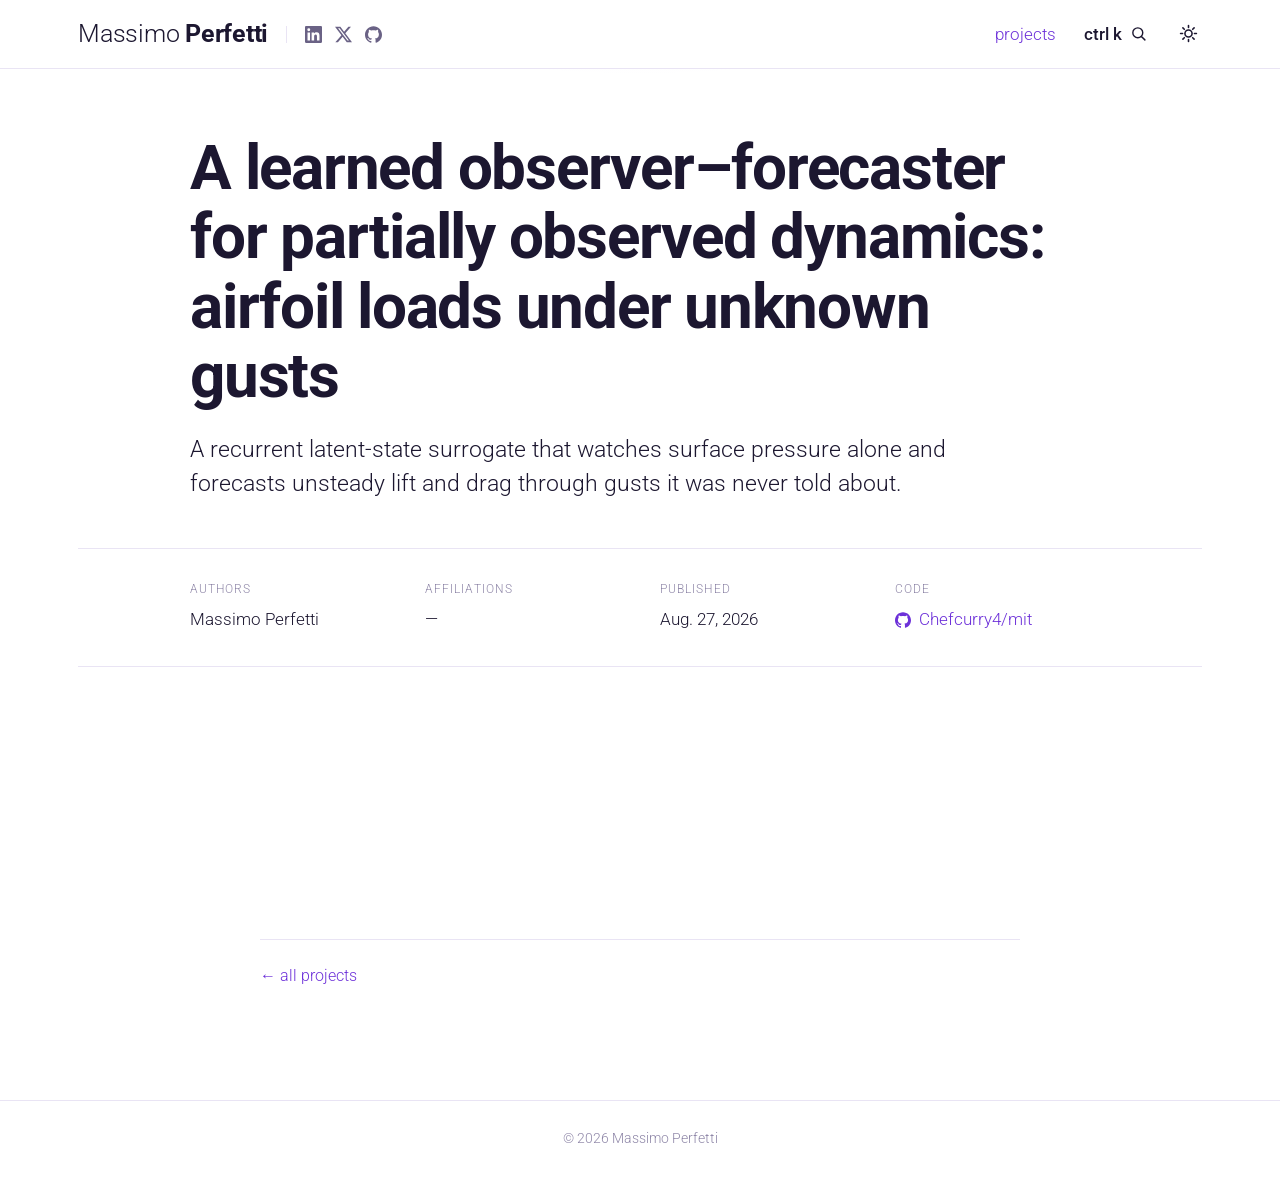
==== blog/2026/observer-forecaster/index.html @ 0669dc4e "feat: social icons in the header, thesis repo link on the project page" ====
<!doctype html>
<html lang="en" data-theme="light">
  <head>
    <meta charset="utf-8" />
    <meta name="viewport" content="width=device-width, initial-scale=1" />
    <title>A learned observer–forecaster for partially observed dynamics · Massimo Perfetti</title>
    <meta
      name="description"
      content="A recurrent latent-state surrogate that watches surface pressure alone and forecasts unsteady lift and drag through gusts it was never told about."
    />
    <link rel="preconnect" href="https://fonts.googleapis.com" />
    <link rel="preconnect" href="https://fonts.gstatic.com" crossorigin />
    <link
      href="https://fonts.googleapis.com/css2?family=Roboto:wght@300;400;500;700&family=Roboto+Mono:wght@400&display=swap"
      rel="stylesheet"
    />
    <link rel="stylesheet" href="../../../assets/css/main.css" />
    <script src="../../../assets/js/posts.js"></script>
    <script src="../../../assets/js/main.js"></script>
  </head>

  <body data-root="../../../">
    <header class="site-header">
      <div class="site-header__inner">
        <div class="brand-block">
          <a class="brand" href="../../../index.html">Massimo <strong>Perfetti</strong></a>
          <div class="socials">
            <a href="https://www.linkedin.com/in/mperfetti4/" target="_blank" rel="noopener noreferrer" aria-label="LinkedIn">
              <svg viewBox="0 0 24 24" fill="currentColor" aria-hidden="true"><path d="M20.447 20.452h-3.554v-5.569c0-1.328-.027-3.037-1.852-3.037-1.853 0-2.136 1.445-2.136 2.939v5.667H9.351V9h3.414v1.561h.046c.477-.9 1.637-1.85 3.37-1.85 3.601 0 4.267 2.37 4.267 5.455v6.286zM5.337 7.433a2.062 2.062 0 01-2.063-2.065 2.064 2.064 0 112.063 2.065zm1.782 13.019H3.555V9h3.564v11.452zM22.225 0H1.771C.792 0 0 .774 0 1.729v20.542C0 23.227.792 24 1.771 24h20.451C23.2 24 24 23.227 24 22.271V1.729C24 .774 23.2 0 22.222 0h.003z" /></svg>
            </a>
            <a href="https://x.com/chefcurry4L" target="_blank" rel="noopener noreferrer" aria-label="X">
              <svg viewBox="0 0 24 24" fill="currentColor" aria-hidden="true"><path d="M18.901 1.153h3.68l-8.04 9.19L24 22.846h-7.406l-5.8-7.584-6.638 7.584H.474l8.6-9.83L0 1.154h7.594l5.243 6.932ZM17.61 20.644h2.039L6.486 3.24H4.298Z" /></svg>
            </a>
            <a href="https://github.com/Chefcurry4" target="_blank" rel="noopener noreferrer" aria-label="GitHub">
              <svg viewBox="0 0 24 24" fill="currentColor" aria-hidden="true"><path d="M12 .297c-6.63 0-12 5.373-12 12 0 5.303 3.438 9.8 8.205 11.385.6.113.82-.258.82-.577 0-.285-.01-1.04-.015-2.04-3.338.724-4.042-1.61-4.042-1.61C4.422 18.07 3.633 17.7 3.633 17.7c-1.087-.744.084-.729.084-.729 1.205.084 1.838 1.236 1.838 1.236 1.07 1.835 2.809 1.305 3.495.998.108-.776.417-1.305.76-1.605-2.665-.3-5.466-1.332-5.466-5.93 0-1.31.465-2.38 1.235-3.22-.135-.303-.54-1.523.105-3.176 0 0 1.005-.322 3.3 1.23.96-.267 1.98-.399 3-.405 1.02.006 2.04.138 3 .405 2.28-1.552 3.285-1.23 3.285-1.23.645 1.653.24 2.873.12 3.176.765.84 1.23 1.91 1.23 3.22 0 4.61-2.805 5.625-5.475 5.92.42.36.81 1.096.81 2.22 0 1.606-.015 2.896-.015 3.286 0 .315.21.69.825.57C20.565 22.092 24 17.592 24 12.297c0-6.627-5.373-12-12-12" /></svg>
            </a>
          </div>
        </div>

        <nav class="site-nav">
          <a class="is-active" href="../../../index.html">projects</a>

          <button class="nav-search" type="button" data-search-open aria-label="Search (ctrl k)">
            <span class="nav-search__label">ctrl k</span>
            <svg viewBox="0 0 24 24" fill="none" stroke="currentColor" stroke-width="2" aria-hidden="true">
              <circle cx="11" cy="11" r="7" />
              <line x1="16.5" y1="16.5" x2="21" y2="21" stroke-linecap="round" />
            </svg>
          </button>

          <button class="theme-toggle" type="button" data-theme-toggle aria-label="Toggle theme">
            <svg class="icon-sun" viewBox="0 0 24 24" fill="none" stroke="currentColor" stroke-width="2" aria-hidden="true">
              <circle cx="12" cy="12" r="4.5" />
              <path d="M12 2v2.5M12 19.5V22M2 12h2.5M19.5 12H22M4.9 4.9l1.8 1.8M17.3 17.3l1.8 1.8M19.1 4.9l-1.8 1.8M6.7 17.3l-1.8 1.8" stroke-linecap="round" />
            </svg>
            <svg class="icon-moon" viewBox="0 0 24 24" fill="none" stroke="currentColor" stroke-width="2" aria-hidden="true">
              <path d="M20 14.5A8.5 8.5 0 0 1 9.5 4a8.5 8.5 0 1 0 10.5 10.5z" stroke-linejoin="round" />
            </svg>
          </button>
        </nav>
      </div>
    </header>

    <main class="page">
      <article>
        <div class="post-header">
          <h1 class="post-header__title">
            A learned observer–forecaster for partially observed dynamics: airfoil loads under
            unknown gusts
          </h1>
          <p class="post-header__lede">
            A recurrent latent-state surrogate that watches surface pressure alone and forecasts
            unsteady lift and drag through gusts it was never told about.
          </p>
        </div>

        <hr />

        <div class="post-meta">
          <div>
            <div class="post-meta__label">Authors</div>
            <div class="post-meta__value">Massimo Perfetti</div>
          </div>
          <div>
            <div class="post-meta__label">Affiliations</div>
            <!-- edit: your affiliation -->
            <div class="post-meta__value">—</div>
          </div>
          <div>
            <div class="post-meta__label">Published</div>
            <div class="post-meta__value">Aug. 27, 2026</div>
          </div>
          <div>
            <div class="post-meta__label">Code</div>
            <div class="post-meta__value">
              <a class="repo-link" href="https://github.com/Chefcurry4/mit" target="_blank" rel="noopener noreferrer">
                <svg viewBox="0 0 24 24" fill="currentColor" aria-hidden="true"><path d="M12 .297c-6.63 0-12 5.373-12 12 0 5.303 3.438 9.8 8.205 11.385.6.113.82-.258.82-.577 0-.285-.01-1.04-.015-2.04-3.338.724-4.042-1.61-4.042-1.61C4.422 18.07 3.633 17.7 3.633 17.7c-1.087-.744.084-.729.084-.729 1.205.084 1.838 1.236 1.838 1.236 1.07 1.835 2.809 1.305 3.495.998.108-.776.417-1.305.76-1.605-2.665-.3-5.466-1.332-5.466-5.93 0-1.31.465-2.38 1.235-3.22-.135-.303-.54-1.523.105-3.176 0 0 1.005-.322 3.3 1.23.96-.267 1.98-.399 3-.405 1.02.006 2.04.138 3 .405 2.28-1.552 3.285-1.23 3.285-1.23.645 1.653.24 2.873.12 3.176.765.84 1.23 1.91 1.23 3.22 0 4.61-2.805 5.625-5.475 5.92.42.36.81 1.096.81 2.22 0 1.606-.015 2.896-.015 3.286 0 .315.21.69.825.57C20.565 22.092 24 17.592 24 12.297c0-6.627-5.373-12-12-12" /></svg>
                Chefcurry4/mit
              </a>
            </div>
          </div>
        </div>

        <hr />

        <div class="post-body">
          <!-- write the thesis content here -->
        </div>
      </article>

      <nav class="post-nav"><a href="../../../index.html">← all projects</a></nav>
    </main>

    <footer class="site-footer">© 2026 Massimo Perfetti</footer>

    <!-- ------------------------------------------------------ search modal -->
    <div class="search-overlay" id="search-overlay" role="dialog" aria-modal="true" aria-label="Search">
      <div class="search-panel">
        <div class="search-panel__field">
          <svg viewBox="0 0 24 24" fill="none" stroke="currentColor" stroke-width="2" aria-hidden="true">
            <circle cx="11" cy="11" r="7" />
            <line x1="16.5" y1="16.5" x2="21" y2="21" stroke-linecap="round" />
          </svg>
          <input
            id="search-input"
            type="text"
            placeholder="search keywords…"
            autocomplete="off"
            spellcheck="false"
          />
          <span class="search-hint">esc</span>
        </div>
        <ul class="search-results" id="search-results"></ul>
      </div>
    </div>
  </body>
</html>
---- assets/css/main.css ----
/* ---------------------------------------------------------------------------
   Base tokens. Light is the default; dark is applied via [data-theme="dark"]
   on <html> (set by assets/js/main.js before first paint).
   --------------------------------------------------------------------------- */
:root {
  --bg: #ffffff;
  --bg-elevated: #ffffff;
  --text: #1c1730;
  --text-muted: #6a6285;
  --text-faint: #8f87a8;
  --rule: #e9e4f4;
  --accent: #6d31d9;
  --accent-strong: #5722b8;
  --accent-soft: rgba(109, 49, 217, 0.1);
  --shadow: 0 18px 48px rgba(38, 22, 78, 0.18);
  --header-h: 68px;
  --measure: 760px;
  --font-sans: "Roboto", -apple-system, BlinkMacSystemFont, "Segoe UI", Helvetica, Arial, sans-serif;
  --font-mono: "Roboto Mono", ui-monospace, SFMono-Regular, Menlo, Consolas, monospace;
}

/* midnight violet */
html[data-theme="dark"] {
  --bg: #120f22;
  --bg-elevated: #1b1633;
  --text: #ece8f8;
  --text-muted: #a79ecb;
  --text-faint: #8079a6;
  --rule: #2a2348;
  --accent: #b18bff;
  --accent-strong: #c9adff;
  --accent-soft: rgba(177, 139, 255, 0.16);
  --shadow: 0 18px 48px rgba(0, 0, 0, 0.6);
  --wash: rgba(139, 92, 246, 0.22);
}

*,
*::before,
*::after {
  box-sizing: border-box;
}

html {
  -webkit-text-size-adjust: 100%;
}

body {
  margin: 0;
  background-color: var(--bg);
  /* a violet wash behind the masthead, kept faint on white */
  background-image: radial-gradient(
    900px 460px at 50% -240px,
    var(--wash, rgba(109, 49, 217, 0.07)),
    transparent 70%
  );
  background-repeat: no-repeat;
  background-attachment: fixed;
  color: var(--text);
  font-family: var(--font-sans);
  font-size: 17px;
  line-height: 1.7;
  font-weight: 300;
  -webkit-font-smoothing: antialiased;
}

a {
  color: var(--accent);
  text-decoration: none;
}

a:hover {
  text-decoration: underline;
}

hr {
  border: 0;
  border-top: 1px solid var(--rule);
  margin: 0;
}

/* --------------------------------------------------------------- header --- */
.site-header {
  position: sticky;
  top: 0;
  z-index: 40;
  background: var(--bg);
  background: color-mix(in srgb, var(--bg) 84%, transparent);
  backdrop-filter: saturate(180%) blur(12px);
  border-bottom: 1px solid var(--rule);
}

.site-header__inner {
  max-width: 1180px;
  margin: 0 auto;
  padding: 0 28px;
  height: var(--header-h);
  display: flex;
  align-items: center;
  justify-content: space-between;
  gap: 24px;
}

.brand {
  font-size: 25px;
  letter-spacing: -0.01em;
  color: var(--text);
  font-weight: 300;
  white-space: nowrap;
}

.brand:hover {
  text-decoration: none;
  color: var(--text);
}

.brand strong {
  font-weight: 700;
}

.brand-block {
  display: flex;
  align-items: center;
  gap: 18px;
  min-width: 0;
}

.socials {
  display: flex;
  align-items: center;
  gap: 13px;
  padding-left: 18px;
  border-left: 1px solid var(--rule);
}

.socials a {
  display: inline-flex;
  color: var(--text-muted);
  line-height: 0;
  transition: color 0.15s ease, transform 0.15s ease;
}

.socials a:hover {
  color: var(--accent);
  transform: translateY(-1px);
  text-decoration: none;
}

.socials svg {
  width: 17px;
  height: 17px;
}

.site-nav {
  display: flex;
  align-items: center;
  gap: 26px;
  font-size: 17px;
}

.site-nav a {
  color: var(--text);
  font-weight: 300;
}

.site-nav a:hover {
  color: var(--accent);
  text-decoration: none;
}

.site-nav a.is-active {
  color: var(--accent);
}

.nav-search {
  display: inline-flex;
  align-items: center;
  gap: 8px;
  background: none;
  border: 0;
  padding: 4px 2px;
  cursor: pointer;
  color: var(--text);
  font-family: inherit;
  font-size: 17px;
  font-weight: 500;
}

.nav-search:hover {
  color: var(--accent);
}

.nav-search svg {
  width: 17px;
  height: 17px;
}

.theme-toggle {
  background: none;
  border: 0;
  cursor: pointer;
  color: var(--text);
  padding: 4px;
  line-height: 0;
}

.theme-toggle:hover {
  color: var(--accent);
}

.theme-toggle svg {
  width: 19px;
  height: 19px;
}

html[data-theme="dark"] .theme-toggle .icon-sun {
  display: none;
}

html:not([data-theme="dark"]) .theme-toggle .icon-moon {
  display: none;
}

/* ------------------------------------------------------------- page body -- */
.page {
  max-width: 1180px;
  margin: 0 auto;
  padding: 0 28px 110px;
}

.masthead {
  text-align: center;
  padding: 78px 0 26px;
}

.masthead__title {
  font-weight: 300;
  font-size: clamp(48px, 8vw, 92px);
  line-height: 1.05;
  color: var(--accent);
  margin: 0 0 22px;
  letter-spacing: -0.02em;
}

.masthead__title .emoji {
  font-size: 0.72em;
  margin-left: 0.18em;
  vertical-align: 0.06em;
}

.masthead__lede {
  max-width: 820px;
  margin: 0 auto;
  font-size: clamp(22px, 2.6vw, 30px);
  line-height: 1.35;
  font-weight: 300;
  color: var(--text);
}

.post-list {
  max-width: 1010px;
  margin: 40px auto 0;
}

.post-item {
  padding: 40px 0 34px;
}

.post-item__title {
  margin: 0 0 10px;
  font-size: clamp(26px, 3.2vw, 34px);
  font-weight: 300;
  line-height: 1.25;
  letter-spacing: -0.01em;
}

.post-item__title a {
  color: var(--text);
}

.post-item__title a:hover {
  color: var(--accent);
  text-decoration: none;
}

.post-item__desc {
  margin: 0 0 18px;
  color: var(--text);
  font-size: 18px;
  line-height: 1.55;
}

.post-item__meta {
  color: var(--text-faint);
  font-size: 15px;
  display: flex;
  flex-wrap: wrap;
  align-items: center;
  gap: 10px;
}

.post-item__tags {
  margin-top: 10px;
  display: flex;
  flex-wrap: wrap;
  align-items: center;
  gap: 14px;
  font-size: 15px;
  color: var(--text-faint);
}

.post-item__tags .tag {
  color: var(--text-faint);
  display: inline-flex;
  align-items: center;
}

.tag__icon {
  width: 15px;
  height: 15px;
  margin-right: 7px;
  opacity: 0.85;
}

.tag--year {
  color: var(--text-muted);
}

.tag-sep {
  opacity: 0.5;
}

/* ------------------------------------------------------------- post page -- */
.post-header {
  max-width: 900px;
  margin: 0 auto;
  padding: 64px 0 46px;
}

.post-header__title {
  font-size: clamp(40px, 5.4vw, 62px);
  font-weight: 700;
  line-height: 1.12;
  letter-spacing: -0.02em;
  margin: 0 0 22px;
  color: var(--text);
}

.post-header__lede {
  font-size: clamp(19px, 2.1vw, 23px);
  line-height: 1.5;
  font-weight: 300;
  color: var(--text);
  margin: 0;
  max-width: 780px;
}

.post-meta {
  max-width: 900px;
  margin: 0 auto;
  padding: 30px 0;
  display: grid;
  grid-template-columns: repeat(auto-fit, minmax(190px, 1fr));
  gap: 26px 40px;
}

.post-meta__label {
  font-size: 12px;
  letter-spacing: 0.09em;
  text-transform: uppercase;
  color: var(--text-faint);
  margin-bottom: 6px;
}

.post-meta__value {
  font-size: 17px;
  color: var(--text);
}

.repo-link {
  display: inline-flex;
  align-items: center;
  gap: 8px;
  color: var(--accent);
}

.repo-link svg {
  width: 16px;
  height: 16px;
  flex: none;
}

.post-body {
  max-width: var(--measure);
  margin: 0 auto;
  padding: 54px 0 0;
  font-size: 18px;
  min-height: 22vh;
}

.post-body h2 {
  font-weight: 400;
  font-size: 30px;
  margin: 46px 0 14px;
  letter-spacing: -0.01em;
}

.post-body p {
  margin: 0 0 20px;
}

.post-body code {
  font-family: var(--font-mono);
  font-size: 0.9em;
}

.post-nav {
  max-width: var(--measure);
  margin: 74px auto 0;
  padding-top: 22px;
  border-top: 1px solid var(--rule);
  font-size: 16px;
}

/* ----------------------------------------------------------- search modal -- */
.search-overlay {
  position: fixed;
  inset: 0;
  z-index: 90;
  display: none;
  padding: 12vh 20px 20px;
  background: rgba(35, 22, 74, 0.34);
  backdrop-filter: blur(2px);
}

.search-overlay.is-open {
  display: block;
}

html[data-theme="dark"] .search-overlay {
  background: rgba(8, 5, 20, 0.66);
}

.search-panel {
  max-width: 640px;
  margin: 0 auto;
  background: var(--bg-elevated);
  border: 1px solid var(--rule);
  border-radius: 12px;
  box-shadow: var(--shadow);
  overflow: hidden;
}

.search-panel__field {
  display: flex;
  align-items: center;
  gap: 12px;
  padding: 16px 18px;
  border-bottom: 1px solid var(--rule);
}

.search-panel__field svg {
  width: 18px;
  height: 18px;
  color: var(--text-faint);
  flex: none;
}

#search-input {
  flex: 1;
  border: 0;
  outline: 0;
  background: transparent;
  color: var(--text);
  font-family: inherit;
  font-size: 18px;
  font-weight: 300;
}

#search-input::placeholder {
  color: var(--text-faint);
}

.search-hint {
  font-size: 12px;
  color: var(--text-faint);
  border: 1px solid var(--rule);
  border-radius: 5px;
  padding: 2px 6px;
  font-family: var(--font-mono);
}

.search-results {
  list-style: none;
  margin: 0;
  padding: 6px;
  max-height: 56vh;
  overflow-y: auto;
}

.search-results li a {
  display: block;
  padding: 12px 14px;
  border-radius: 8px;
  color: var(--text);
}

.search-results li a:hover,
.search-results li.is-active a {
  background: var(--accent-soft);
  text-decoration: none;
}

.search-results__title {
  font-size: 17px;
  line-height: 1.35;
}

.search-results__meta {
  font-size: 13px;
  color: var(--text-faint);
  margin-top: 3px;
}

.search-results mark {
  background: transparent;
  color: var(--accent);
  font-weight: 500;
}

.search-empty {
  padding: 22px 20px;
  color: var(--text-faint);
  font-size: 15px;
}

/* -------------------------------------------------------------- footer ---- */
.site-footer {
  border-top: 1px solid var(--rule);
  color: var(--text-faint);
  font-size: 14px;
  text-align: center;
  padding: 26px 20px 34px;
}

/* -------------------------------------------------------------- mobile ---- */
@media (max-width: 720px) {
  .site-header__inner {
    padding: 0 18px;
    gap: 14px;
  }

  .site-nav {
    gap: 16px;
    font-size: 16px;
  }

  .nav-search__label {
    display: none;
  }

  .brand {
    font-size: 21px;
  }

  .brand-block {
    gap: 12px;
  }

  .socials {
    gap: 11px;
    padding-left: 12px;
  }

  .page {
    padding: 0 18px 80px;
  }

  .masthead {
    padding: 52px 0 18px;
  }
}
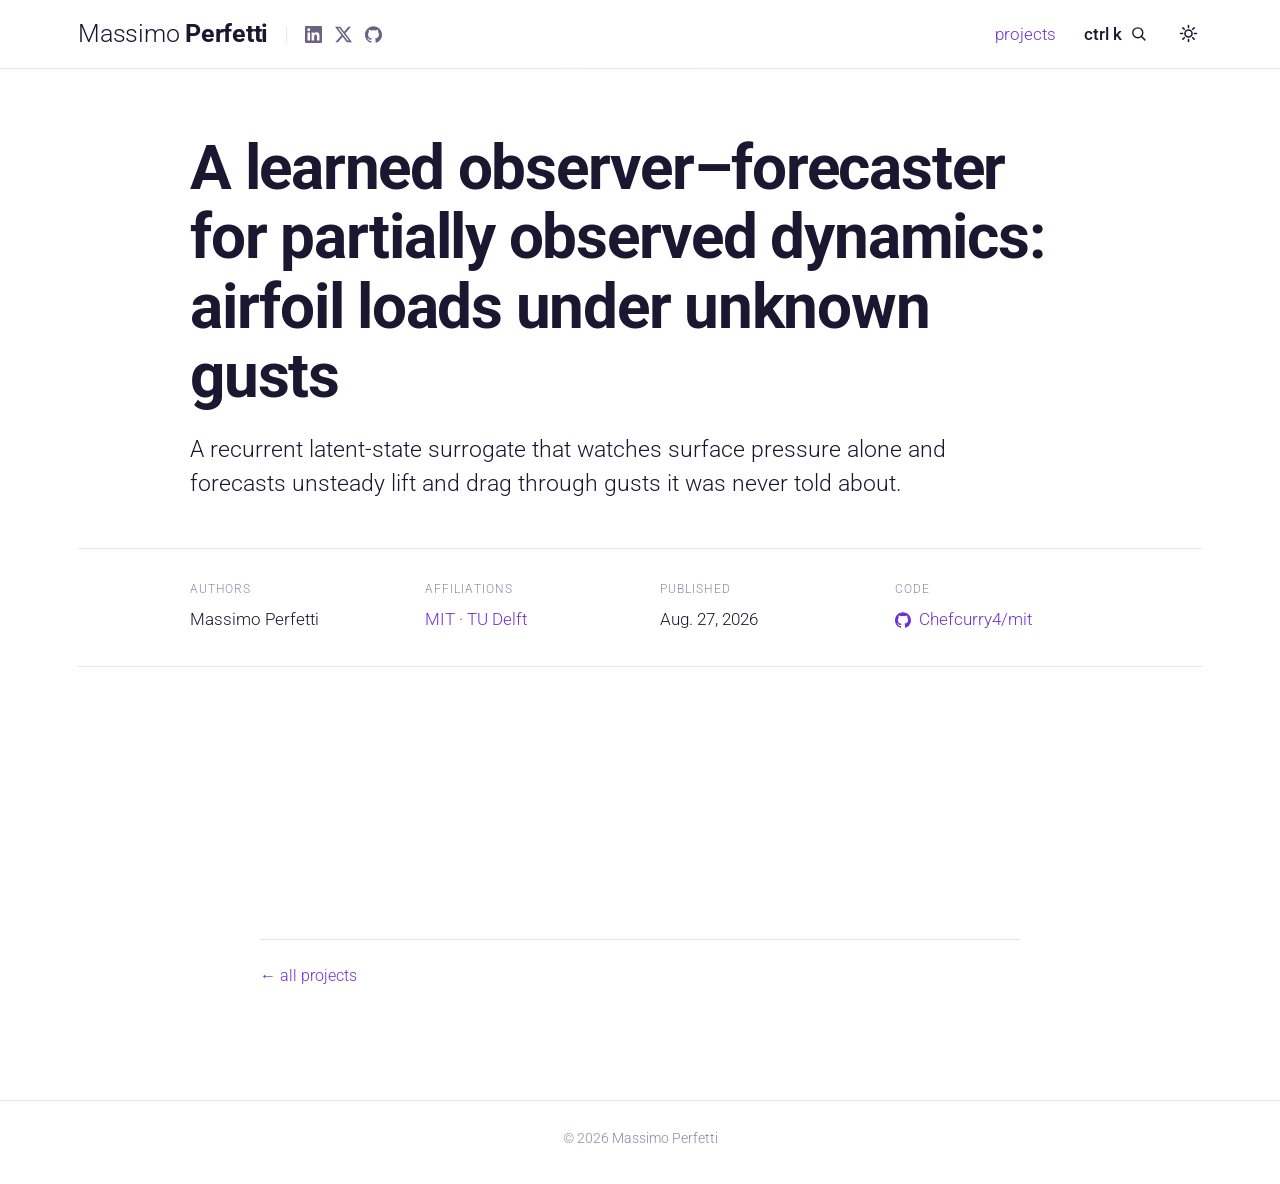
==== commit 79e1dd2b: "content: MIT / TU Delft affiliations on the thesis page" ====
--- a/blog/2026/observer-forecaster/index.html
+++ b/blog/2026/observer-forecaster/index.html
@@ -83,8 +83,7 @@
           </div>
           <div>
             <div class="post-meta__label">Affiliations</div>
-            <!-- edit: your affiliation -->
-            <div class="post-meta__value">—</div>
+            <div class="post-meta__value post-meta__value--affil">MIT · TU Delft</div>
           </div>
           <div>
             <div class="post-meta__label">Published</div>
--- a/assets/css/main.css
+++ b/assets/css/main.css
@@ -376,6 +376,10 @@
   color: var(--text);
 }
 
+.post-meta__value--affil {
+  color: var(--accent);
+}
+
 .repo-link {
   display: inline-flex;
   align-items: center;
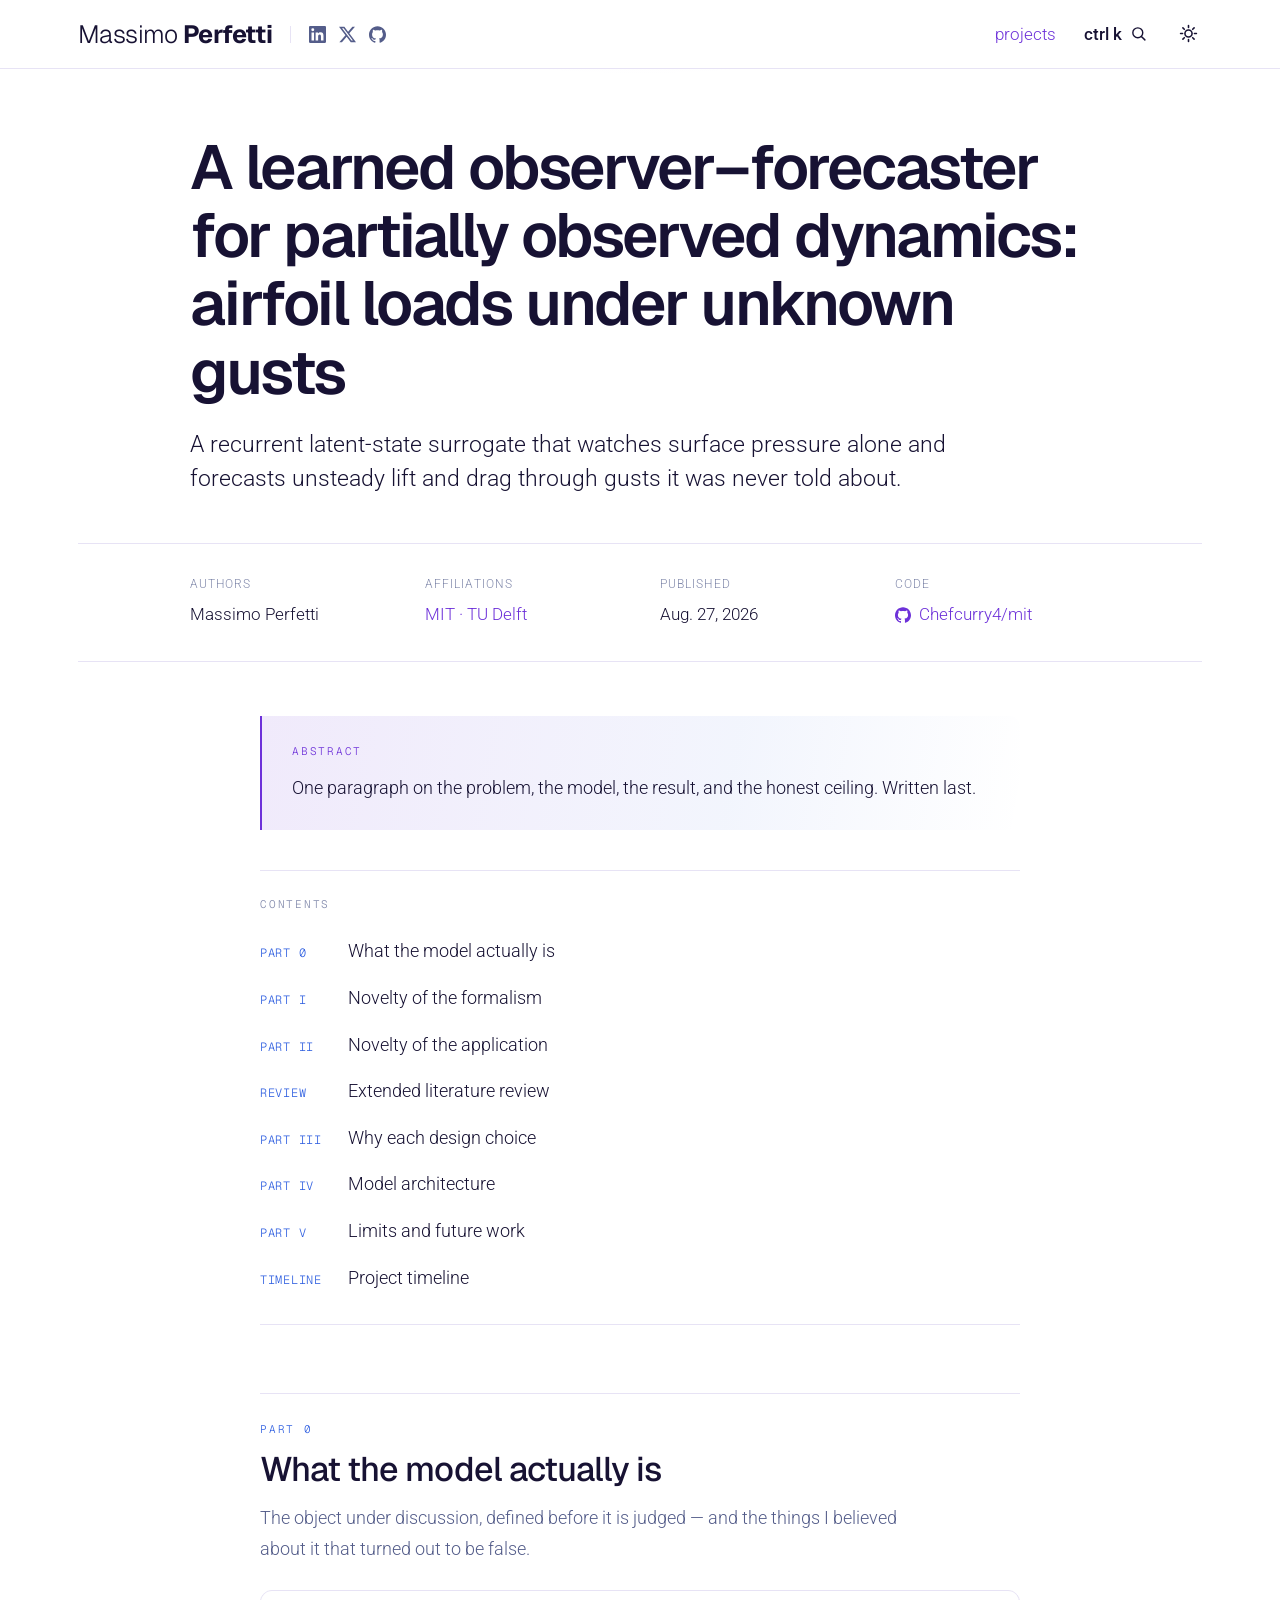
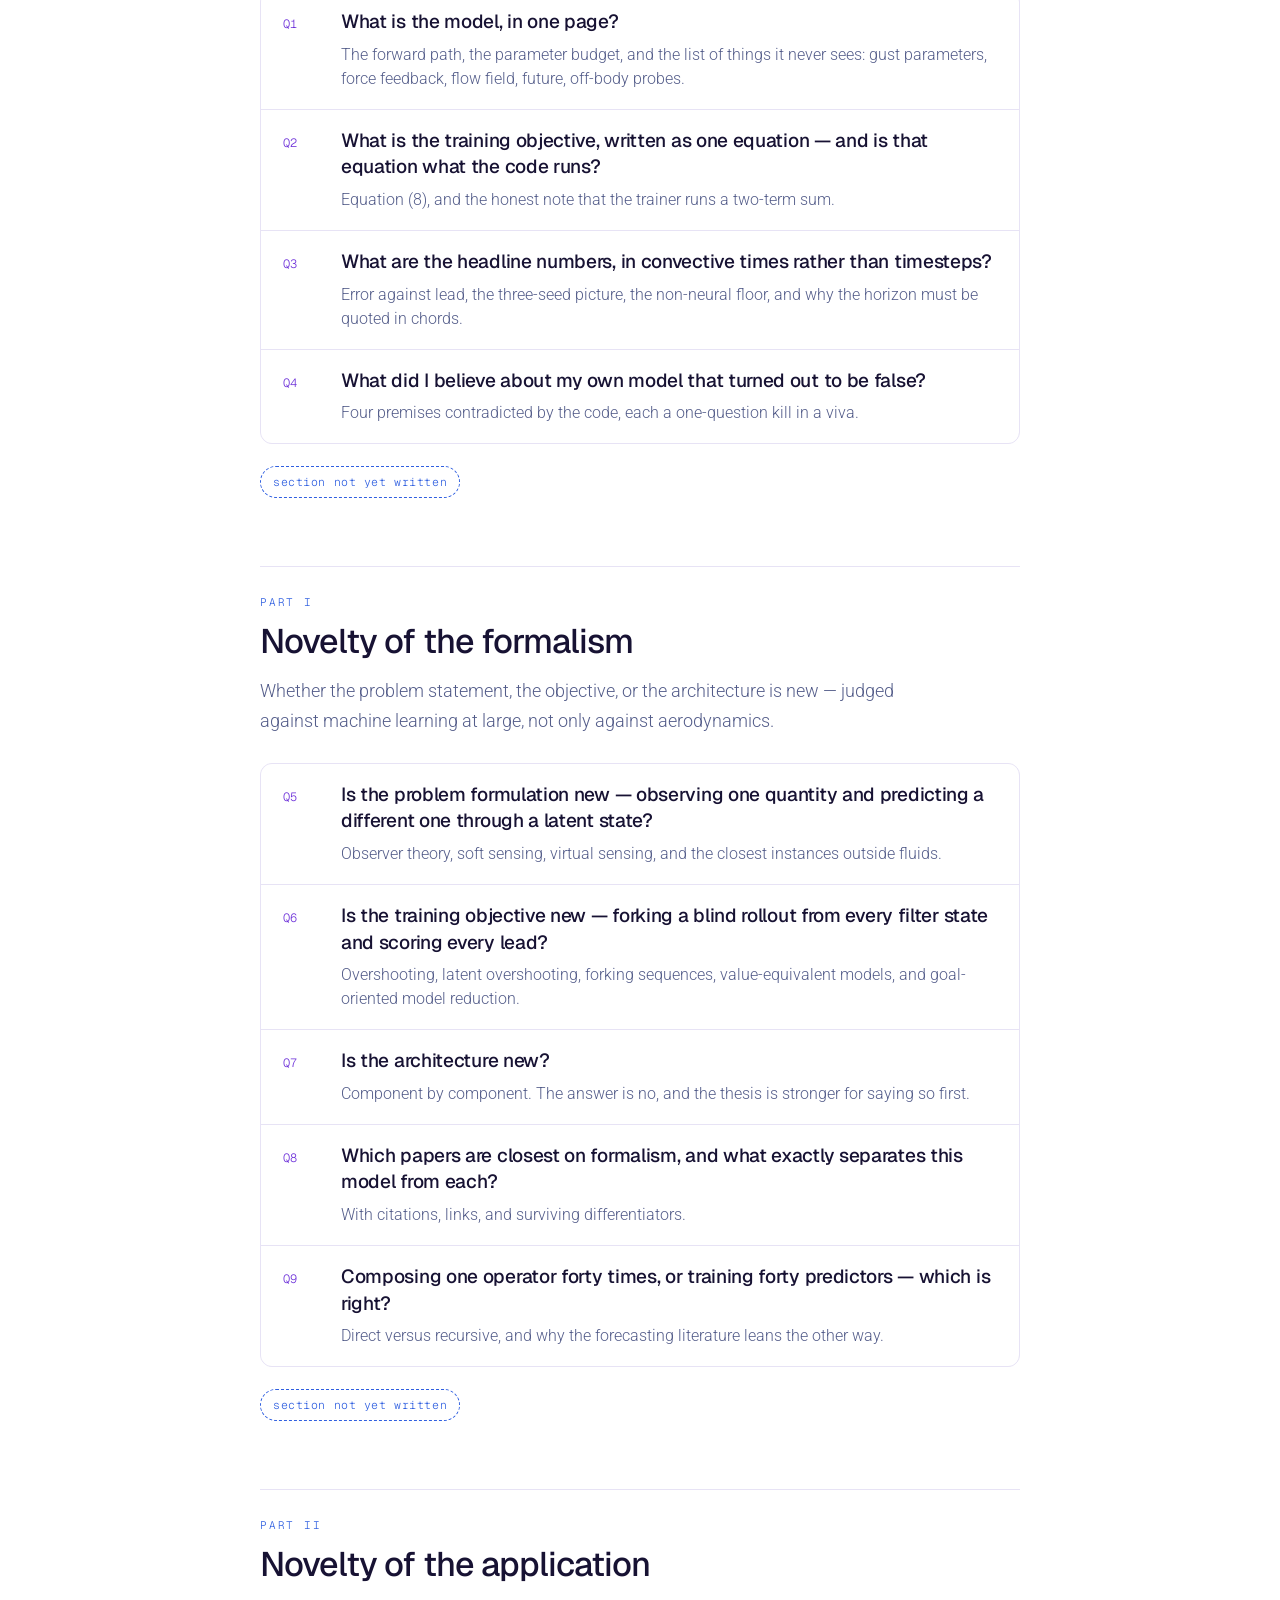
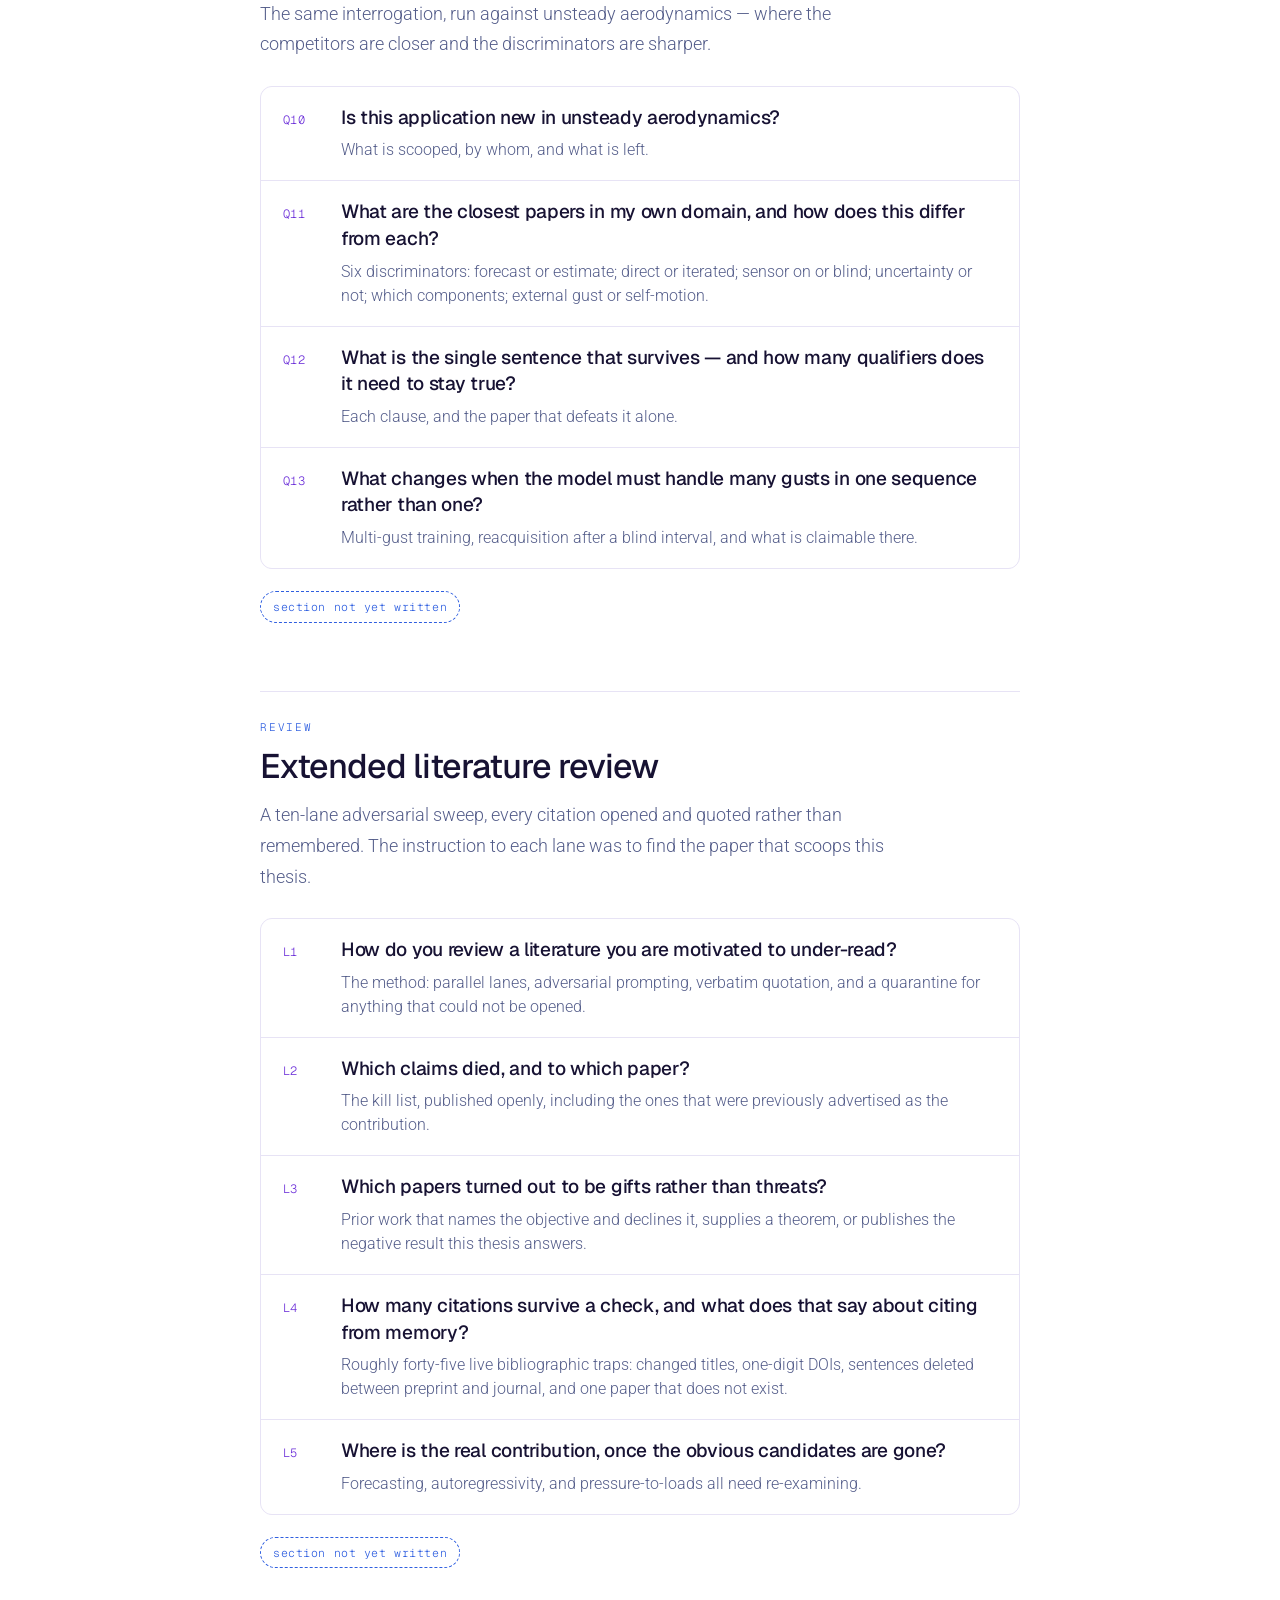
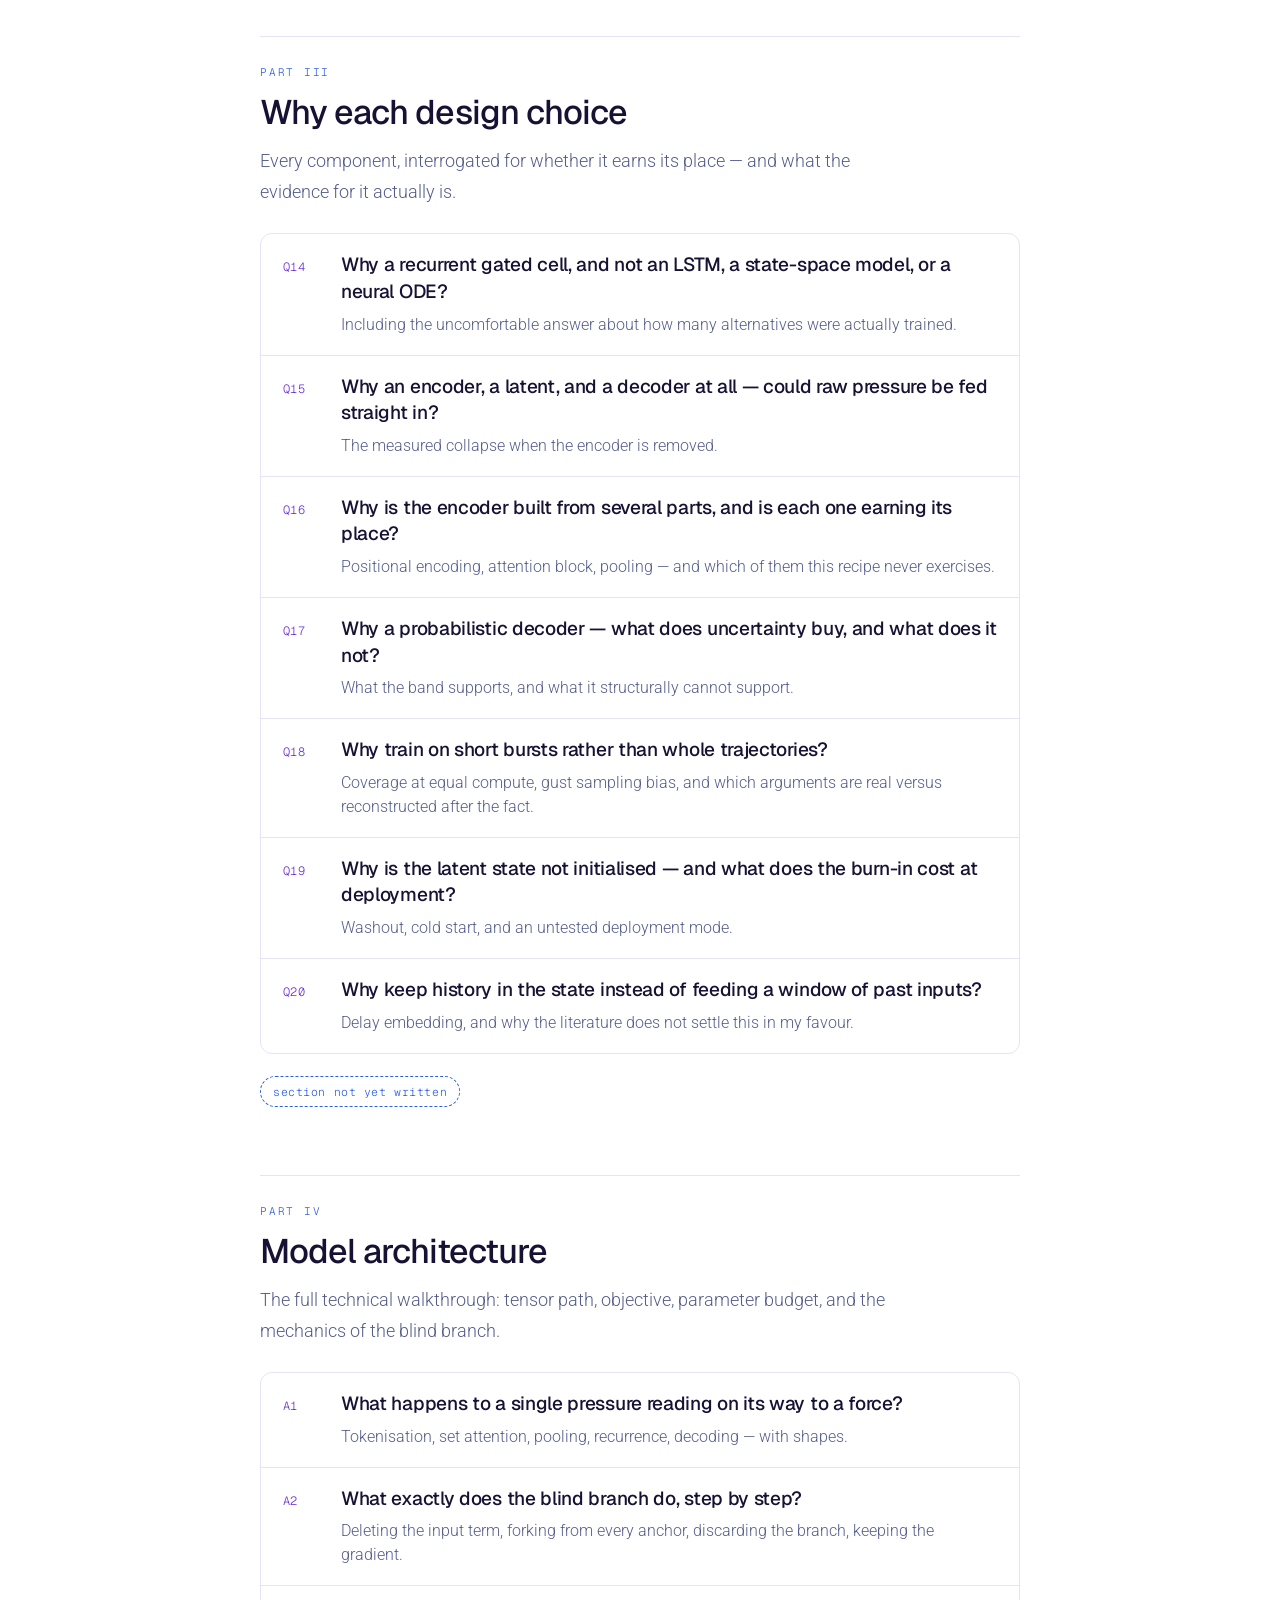
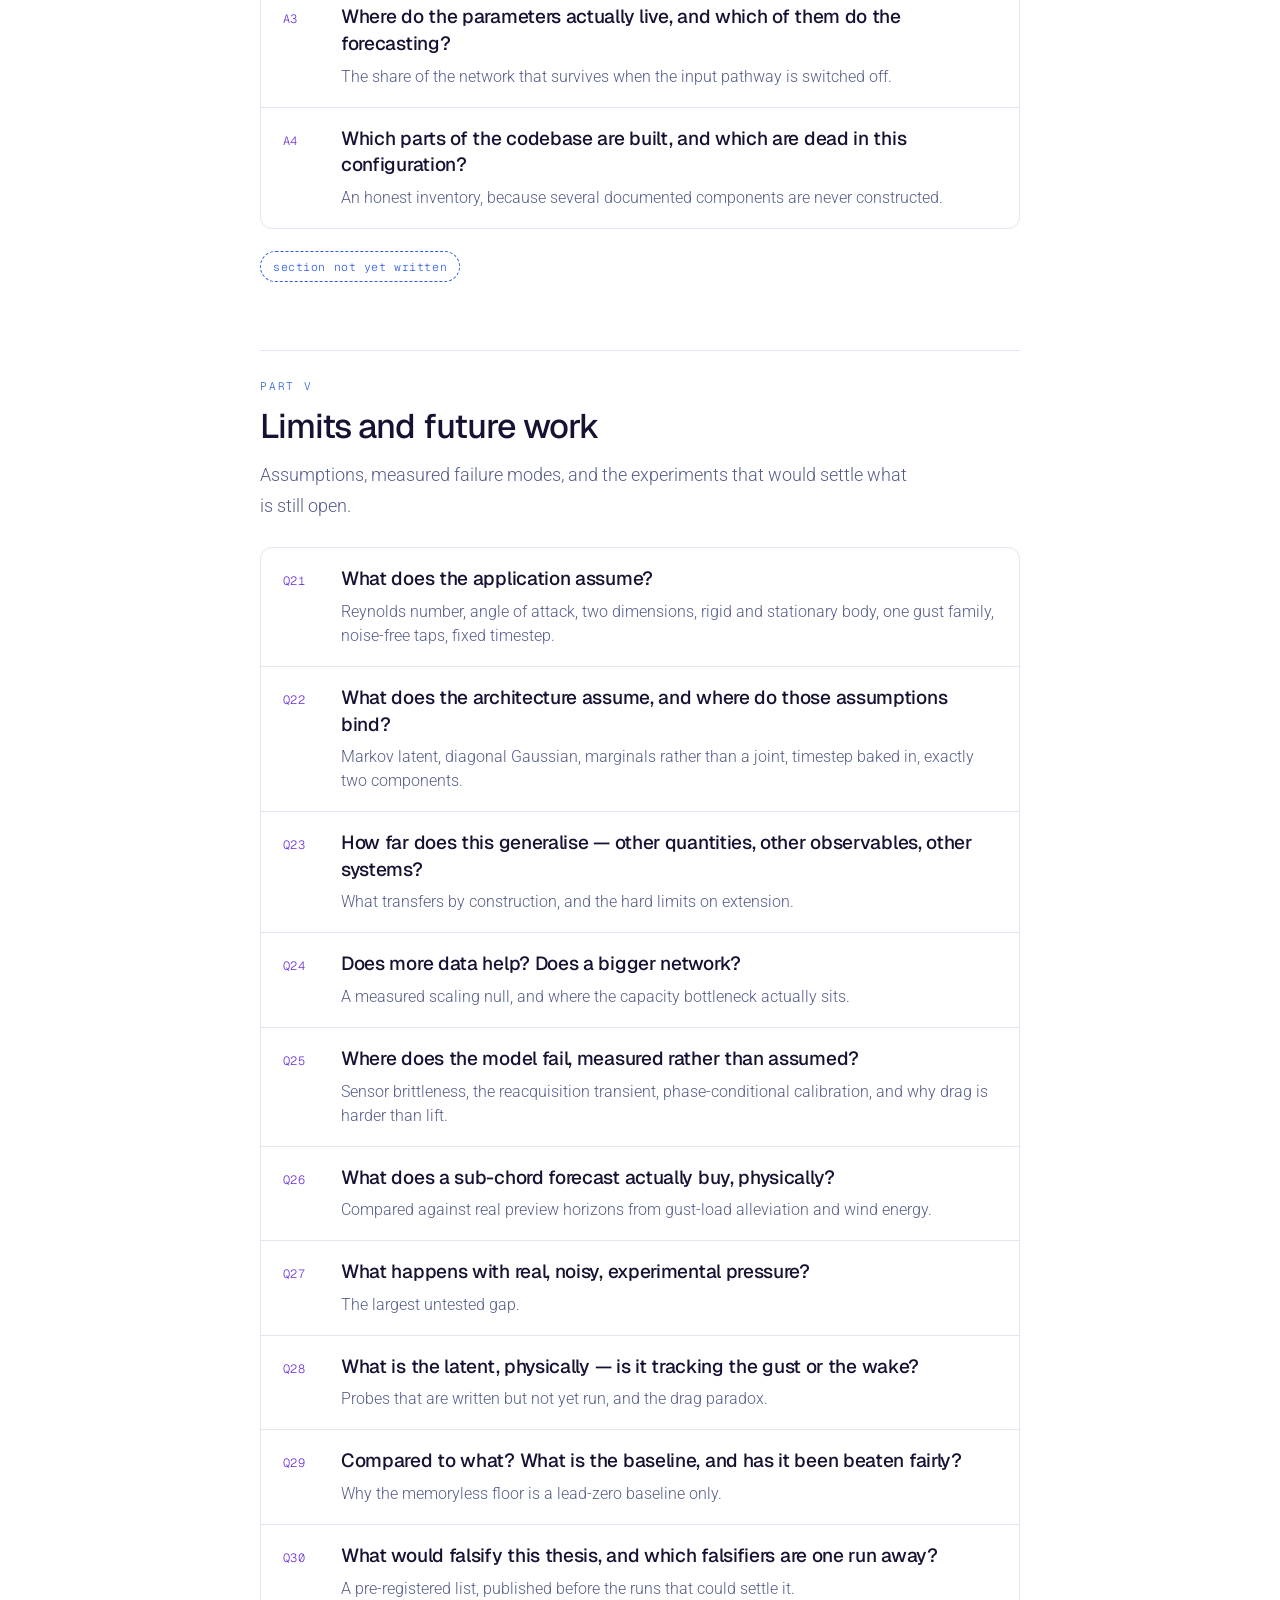
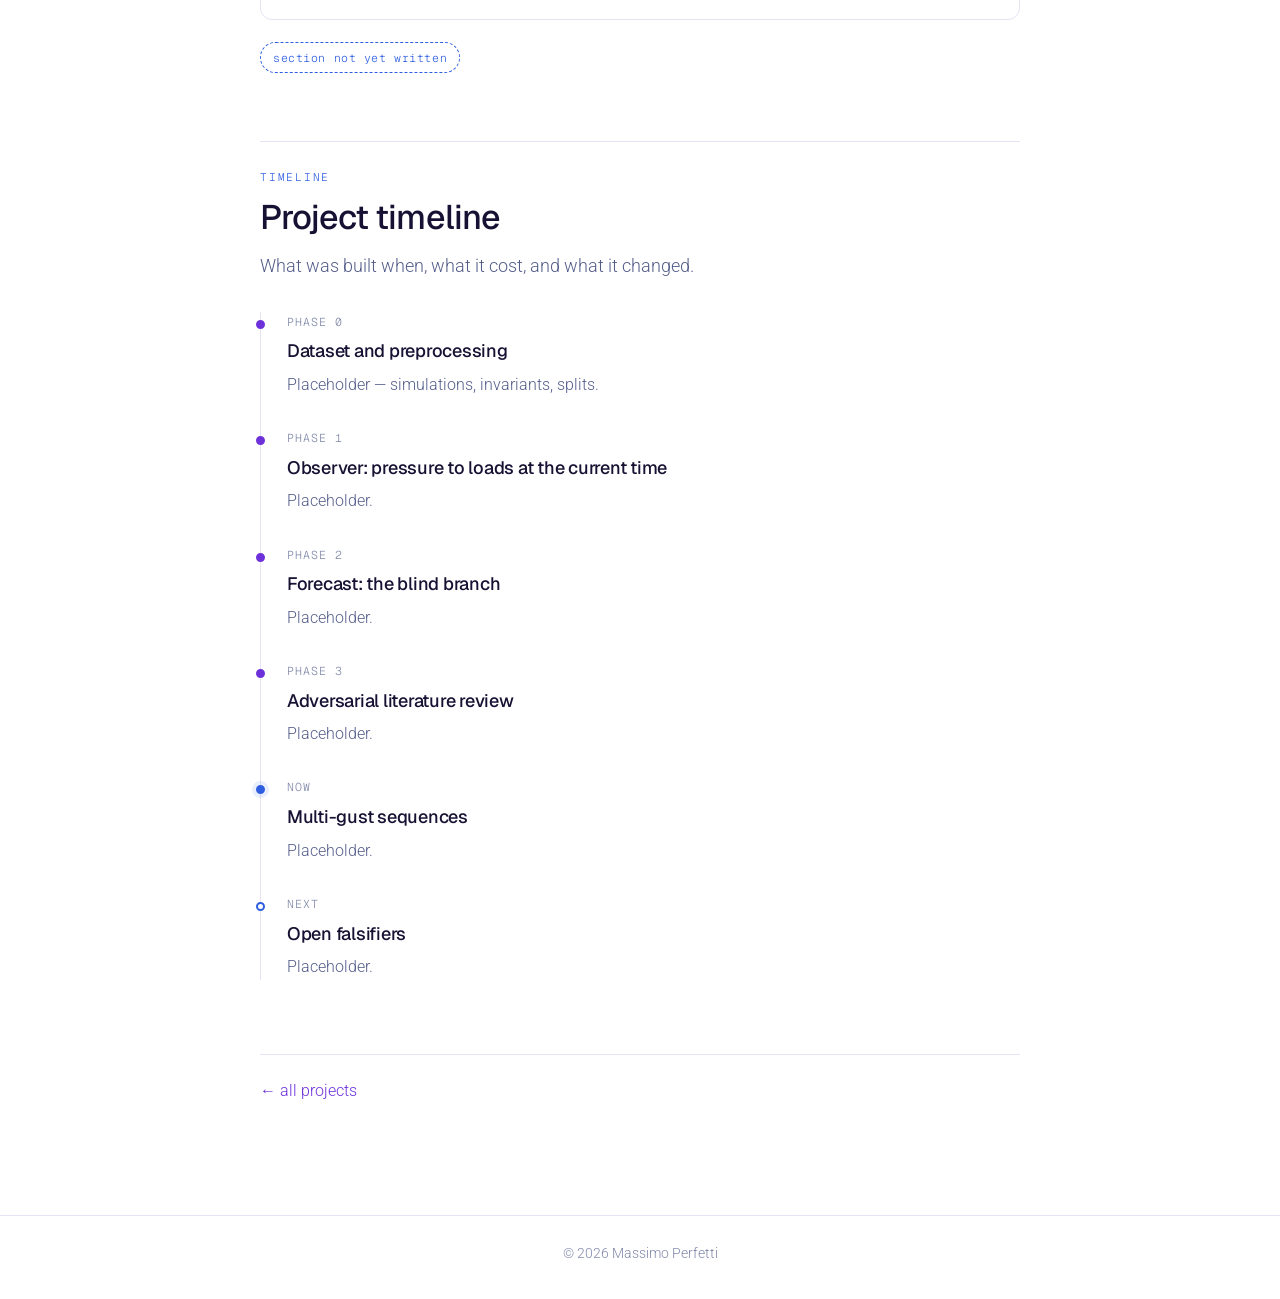
==== commit ee5c37db: "feat(site): thesis section scaffold, Geist titles, violet-black/blue palette - populate the thesis p" ====
--- a/blog/2026/observer-forecaster/index.html
+++ b/blog/2026/observer-forecaster/index.html
@@ -11,9 +11,12 @@
     <link rel="preconnect" href="https://fonts.googleapis.com" />
     <link rel="preconnect" href="https://fonts.gstatic.com" crossorigin />
     <link
-      href="https://fonts.googleapis.com/css2?family=Roboto:wght@300;400;500;700&family=Roboto+Mono:wght@400&display=swap"
+      href="https://fonts.googleapis.com/css2?family=Geist:wght@300;400;500;600;700&family=Geist+Mono:wght@400;500&family=Roboto:wght@300;400;500;700&display=swap"
       rel="stylesheet"
     />
+    <link rel="icon" href="../../../assets/favicon.svg" type="image/svg+xml" />
+    <link rel="icon" href="../../../assets/favicon-32.png" type="image/png" sizes="32x32" />
+    <link rel="apple-touch-icon" href="../../../assets/apple-touch-icon.png" />
     <link rel="stylesheet" href="../../../assets/css/main.css" />
     <script src="../../../assets/js/posts.js"></script>
     <script src="../../../assets/js/main.js"></script>
@@ -103,7 +106,645 @@
         <hr />
 
         <div class="post-body">
-          <!-- write the thesis content here -->
+          <!-- ================================================== abstract -->
+          <section class="section" id="abstract">
+            <div class="abstract">
+              <div class="abstract__label">Abstract</div>
+              <p>
+                One paragraph on the problem, the model, the result, and the honest ceiling. Written
+                last.
+              </p>
+            </div>
+          </section>
+
+          <!-- ================================================== contents -->
+          <nav class="contents" aria-label="Contents">
+            <div class="contents__label">Contents</div>
+            <ul class="contents__list">
+              <li>
+                <a href="#part-0"><span class="contents__num">Part 0</span
+                  ><span>What the model actually is</span></a>
+              </li>
+              <li>
+                <a href="#part-1"><span class="contents__num">Part I</span
+                  ><span>Novelty of the formalism</span></a>
+              </li>
+              <li>
+                <a href="#part-2"><span class="contents__num">Part II</span
+                  ><span>Novelty of the application</span></a>
+              </li>
+              <li>
+                <a href="#literature"><span class="contents__num">Review</span
+                  ><span>Extended literature review</span></a>
+              </li>
+              <li>
+                <a href="#part-3"><span class="contents__num">Part III</span
+                  ><span>Why each design choice</span></a>
+              </li>
+              <li>
+                <a href="#part-4"><span class="contents__num">Part IV</span
+                  ><span>Model architecture</span></a>
+              </li>
+              <li>
+                <a href="#part-5"><span class="contents__num">Part V</span
+                  ><span>Limits and future work</span></a>
+              </li>
+              <li>
+                <a href="#timeline"><span class="contents__num">Timeline</span
+                  ><span>Project timeline</span></a>
+              </li>
+            </ul>
+          </nav>
+
+          <!-- ==================================================== part 0 -->
+          <section class="section" id="part-0">
+            <div class="section__head">
+              <div class="section__eyebrow">Part 0</div>
+              <h2 class="section__title">What the model actually is</h2>
+              <div class="section__standfirst">
+                The object under discussion, defined before it is judged — and the things I believed
+                about it that turned out to be false.
+              </div>
+            </div>
+
+            <ul class="questions">
+              <li>
+                <div class="questions__id">Q1</div>
+                <div>
+                  <h3 class="questions__q">What is the model, in one page?</h3>
+                  <div class="questions__scope">
+                    The forward path, the parameter budget, and the list of things it never sees:
+                    gust parameters, force feedback, flow field, future, off-body probes.
+                  </div>
+                </div>
+              </li>
+              <li>
+                <div class="questions__id">Q2</div>
+                <div>
+                  <h3 class="questions__q">
+                    What is the training objective, written as one equation — and is that equation
+                    what the code runs?
+                  </h3>
+                  <div class="questions__scope">
+                    Equation (8), and the honest note that the trainer runs a two-term sum.
+                  </div>
+                </div>
+              </li>
+              <li>
+                <div class="questions__id">Q3</div>
+                <div>
+                  <h3 class="questions__q">
+                    What are the headline numbers, in convective times rather than timesteps?
+                  </h3>
+                  <div class="questions__scope">
+                    Error against lead, the three-seed picture, the non-neural floor, and why the
+                    horizon must be quoted in chords.
+                  </div>
+                </div>
+              </li>
+              <li>
+                <div class="questions__id">Q4</div>
+                <div>
+                  <h3 class="questions__q">
+                    What did I believe about my own model that turned out to be false?
+                  </h3>
+                  <div class="questions__scope">
+                    Four premises contradicted by the code, each a one-question kill in a viva.
+                  </div>
+                </div>
+              </li>
+            </ul>
+            <div class="todo">section not yet written</div>
+          </section>
+
+          <!-- ==================================================== part I -->
+          <section class="section" id="part-1">
+            <div class="section__head">
+              <div class="section__eyebrow">Part I</div>
+              <h2 class="section__title">Novelty of the formalism</h2>
+              <div class="section__standfirst">
+                Whether the problem statement, the objective, or the architecture is new — judged
+                against machine learning at large, not only against aerodynamics.
+              </div>
+            </div>
+
+            <ul class="questions">
+              <li>
+                <div class="questions__id">Q5</div>
+                <div>
+                  <h3 class="questions__q">
+                    Is the problem formulation new — observing one quantity and predicting a
+                    different one through a latent state?
+                  </h3>
+                  <div class="questions__scope">
+                    Observer theory, soft sensing, virtual sensing, and the closest instances outside
+                    fluids.
+                  </div>
+                </div>
+              </li>
+              <li>
+                <div class="questions__id">Q6</div>
+                <div>
+                  <h3 class="questions__q">
+                    Is the training objective new — forking a blind rollout from every filter state
+                    and scoring every lead?
+                  </h3>
+                  <div class="questions__scope">
+                    Overshooting, latent overshooting, forking sequences, value-equivalent models,
+                    and goal-oriented model reduction.
+                  </div>
+                </div>
+              </li>
+              <li>
+                <div class="questions__id">Q7</div>
+                <div>
+                  <h3 class="questions__q">Is the architecture new?</h3>
+                  <div class="questions__scope">
+                    Component by component. The answer is no, and the thesis is stronger for saying
+                    so first.
+                  </div>
+                </div>
+              </li>
+              <li>
+                <div class="questions__id">Q8</div>
+                <div>
+                  <h3 class="questions__q">
+                    Which papers are closest on formalism, and what exactly separates this model from
+                    each?
+                  </h3>
+                  <div class="questions__scope">With citations, links, and surviving differentiators.</div>
+                </div>
+              </li>
+              <li>
+                <div class="questions__id">Q9</div>
+                <div>
+                  <h3 class="questions__q">
+                    Composing one operator forty times, or training forty predictors — which is
+                    right?
+                  </h3>
+                  <div class="questions__scope">
+                    Direct versus recursive, and why the forecasting literature leans the other way.
+                  </div>
+                </div>
+              </li>
+            </ul>
+            <div class="todo">section not yet written</div>
+          </section>
+
+          <!-- =================================================== part II -->
+          <section class="section" id="part-2">
+            <div class="section__head">
+              <div class="section__eyebrow">Part II</div>
+              <h2 class="section__title">Novelty of the application</h2>
+              <div class="section__standfirst">
+                The same interrogation, run against unsteady aerodynamics — where the competitors are
+                closer and the discriminators are sharper.
+              </div>
+            </div>
+
+            <ul class="questions">
+              <li>
+                <div class="questions__id">Q10</div>
+                <div>
+                  <h3 class="questions__q">Is this application new in unsteady aerodynamics?</h3>
+                  <div class="questions__scope">What is scooped, by whom, and what is left.</div>
+                </div>
+              </li>
+              <li>
+                <div class="questions__id">Q11</div>
+                <div>
+                  <h3 class="questions__q">
+                    What are the closest papers in my own domain, and how does this differ from each?
+                  </h3>
+                  <div class="questions__scope">
+                    Six discriminators: forecast or estimate; direct or iterated; sensor on or blind;
+                    uncertainty or not; which components; external gust or self-motion.
+                  </div>
+                </div>
+              </li>
+              <li>
+                <div class="questions__id">Q12</div>
+                <div>
+                  <h3 class="questions__q">
+                    What is the single sentence that survives — and how many qualifiers does it need
+                    to stay true?
+                  </h3>
+                  <div class="questions__scope">
+                    Each clause, and the paper that defeats it alone.
+                  </div>
+                </div>
+              </li>
+              <li>
+                <div class="questions__id">Q13</div>
+                <div>
+                  <h3 class="questions__q">
+                    What changes when the model must handle many gusts in one sequence rather than
+                    one?
+                  </h3>
+                  <div class="questions__scope">
+                    Multi-gust training, reacquisition after a blind interval, and what is claimable
+                    there.
+                  </div>
+                </div>
+              </li>
+            </ul>
+            <div class="todo">section not yet written</div>
+          </section>
+
+          <!-- ======================================== literature review -->
+          <section class="section" id="literature">
+            <div class="section__head">
+              <div class="section__eyebrow">Review</div>
+              <h2 class="section__title">Extended literature review</h2>
+              <div class="section__standfirst">
+                A ten-lane adversarial sweep, every citation opened and quoted rather than
+                remembered. The instruction to each lane was to find the paper that scoops this
+                thesis.
+              </div>
+            </div>
+
+            <ul class="questions">
+              <li>
+                <div class="questions__id">L1</div>
+                <div>
+                  <h3 class="questions__q">
+                    How do you review a literature you are motivated to under-read?
+                  </h3>
+                  <div class="questions__scope">
+                    The method: parallel lanes, adversarial prompting, verbatim quotation, and a
+                    quarantine for anything that could not be opened.
+                  </div>
+                </div>
+              </li>
+              <li>
+                <div class="questions__id">L2</div>
+                <div>
+                  <h3 class="questions__q">Which claims died, and to which paper?</h3>
+                  <div class="questions__scope">
+                    The kill list, published openly, including the ones that were previously
+                    advertised as the contribution.
+                  </div>
+                </div>
+              </li>
+              <li>
+                <div class="questions__id">L3</div>
+                <div>
+                  <h3 class="questions__q">
+                    Which papers turned out to be gifts rather than threats?
+                  </h3>
+                  <div class="questions__scope">
+                    Prior work that names the objective and declines it, supplies a theorem, or
+                    publishes the negative result this thesis answers.
+                  </div>
+                </div>
+              </li>
+              <li>
+                <div class="questions__id">L4</div>
+                <div>
+                  <h3 class="questions__q">
+                    How many citations survive a check, and what does that say about citing from
+                    memory?
+                  </h3>
+                  <div class="questions__scope">
+                    Roughly forty-five live bibliographic traps: changed titles, one-digit DOIs,
+                    sentences deleted between preprint and journal, and one paper that does not
+                    exist.
+                  </div>
+                </div>
+              </li>
+              <li>
+                <div class="questions__id">L5</div>
+                <div>
+                  <h3 class="questions__q">
+                    Where is the real contribution, once the obvious candidates are gone?
+                  </h3>
+                  <div class="questions__scope">
+                    Forecasting, autoregressivity, and pressure-to-loads all need re-examining.
+                  </div>
+                </div>
+              </li>
+            </ul>
+            <div class="todo">section not yet written</div>
+          </section>
+
+          <!-- ================================================== part III -->
+          <section class="section" id="part-3">
+            <div class="section__head">
+              <div class="section__eyebrow">Part III</div>
+              <h2 class="section__title">Why each design choice</h2>
+              <div class="section__standfirst">
+                Every component, interrogated for whether it earns its place — and what the evidence
+                for it actually is.
+              </div>
+            </div>
+
+            <ul class="questions">
+              <li>
+                <div class="questions__id">Q14</div>
+                <div>
+                  <h3 class="questions__q">
+                    Why a recurrent gated cell, and not an LSTM, a state-space model, or a neural
+                    ODE?
+                  </h3>
+                  <div class="questions__scope">
+                    Including the uncomfortable answer about how many alternatives were actually
+                    trained.
+                  </div>
+                </div>
+              </li>
+              <li>
+                <div class="questions__id">Q15</div>
+                <div>
+                  <h3 class="questions__q">
+                    Why an encoder, a latent, and a decoder at all — could raw pressure be fed
+                    straight in?
+                  </h3>
+                  <div class="questions__scope">The measured collapse when the encoder is removed.</div>
+                </div>
+              </li>
+              <li>
+                <div class="questions__id">Q16</div>
+                <div>
+                  <h3 class="questions__q">
+                    Why is the encoder built from several parts, and is each one earning its place?
+                  </h3>
+                  <div class="questions__scope">
+                    Positional encoding, attention block, pooling — and which of them this recipe
+                    never exercises.
+                  </div>
+                </div>
+              </li>
+              <li>
+                <div class="questions__id">Q17</div>
+                <div>
+                  <h3 class="questions__q">
+                    Why a probabilistic decoder — what does uncertainty buy, and what does it not?
+                  </h3>
+                  <div class="questions__scope">
+                    What the band supports, and what it structurally cannot support.
+                  </div>
+                </div>
+              </li>
+              <li>
+                <div class="questions__id">Q18</div>
+                <div>
+                  <h3 class="questions__q">Why train on short bursts rather than whole trajectories?</h3>
+                  <div class="questions__scope">
+                    Coverage at equal compute, gust sampling bias, and which arguments are real
+                    versus reconstructed after the fact.
+                  </div>
+                </div>
+              </li>
+              <li>
+                <div class="questions__id">Q19</div>
+                <div>
+                  <h3 class="questions__q">
+                    Why is the latent state not initialised — and what does the burn-in cost at
+                    deployment?
+                  </h3>
+                  <div class="questions__scope">Washout, cold start, and an untested deployment mode.</div>
+                </div>
+              </li>
+              <li>
+                <div class="questions__id">Q20</div>
+                <div>
+                  <h3 class="questions__q">
+                    Why keep history in the state instead of feeding a window of past inputs?
+                  </h3>
+                  <div class="questions__scope">
+                    Delay embedding, and why the literature does not settle this in my favour.
+                  </div>
+                </div>
+              </li>
+            </ul>
+            <div class="todo">section not yet written</div>
+          </section>
+
+          <!-- =================================================== part IV -->
+          <section class="section" id="part-4">
+            <div class="section__head">
+              <div class="section__eyebrow">Part IV</div>
+              <h2 class="section__title">Model architecture</h2>
+              <div class="section__standfirst">
+                The full technical walkthrough: tensor path, objective, parameter budget, and the
+                mechanics of the blind branch.
+              </div>
+            </div>
+
+            <ul class="questions">
+              <li>
+                <div class="questions__id">A1</div>
+                <div>
+                  <h3 class="questions__q">
+                    What happens to a single pressure reading on its way to a force?
+                  </h3>
+                  <div class="questions__scope">
+                    Tokenisation, set attention, pooling, recurrence, decoding — with shapes.
+                  </div>
+                </div>
+              </li>
+              <li>
+                <div class="questions__id">A2</div>
+                <div>
+                  <h3 class="questions__q">
+                    What exactly does the blind branch do, step by step?
+                  </h3>
+                  <div class="questions__scope">
+                    Deleting the input term, forking from every anchor, discarding the branch,
+                    keeping the gradient.
+                  </div>
+                </div>
+              </li>
+              <li>
+                <div class="questions__id">A3</div>
+                <div>
+                  <h3 class="questions__q">
+                    Where do the parameters actually live, and which of them do the forecasting?
+                  </h3>
+                  <div class="questions__scope">
+                    The share of the network that survives when the input pathway is switched off.
+                  </div>
+                </div>
+              </li>
+              <li>
+                <div class="questions__id">A4</div>
+                <div>
+                  <h3 class="questions__q">
+                    Which parts of the codebase are built, and which are dead in this configuration?
+                  </h3>
+                  <div class="questions__scope">
+                    An honest inventory, because several documented components are never constructed.
+                  </div>
+                </div>
+              </li>
+            </ul>
+            <div class="todo">section not yet written</div>
+          </section>
+
+          <!-- ==================================================== part V -->
+          <section class="section" id="part-5">
+            <div class="section__head">
+              <div class="section__eyebrow">Part V</div>
+              <h2 class="section__title">Limits and future work</h2>
+              <div class="section__standfirst">
+                Assumptions, measured failure modes, and the experiments that would settle what is
+                still open.
+              </div>
+            </div>
+
+            <ul class="questions">
+              <li>
+                <div class="questions__id">Q21</div>
+                <div>
+                  <h3 class="questions__q">What does the application assume?</h3>
+                  <div class="questions__scope">
+                    Reynolds number, angle of attack, two dimensions, rigid and stationary body, one
+                    gust family, noise-free taps, fixed timestep.
+                  </div>
+                </div>
+              </li>
+              <li>
+                <div class="questions__id">Q22</div>
+                <div>
+                  <h3 class="questions__q">
+                    What does the architecture assume, and where do those assumptions bind?
+                  </h3>
+                  <div class="questions__scope">
+                    Markov latent, diagonal Gaussian, marginals rather than a joint, timestep baked
+                    in, exactly two components.
+                  </div>
+                </div>
+              </li>
+              <li>
+                <div class="questions__id">Q23</div>
+                <div>
+                  <h3 class="questions__q">
+                    How far does this generalise — other quantities, other observables, other
+                    systems?
+                  </h3>
+                  <div class="questions__scope">
+                    What transfers by construction, and the hard limits on extension.
+                  </div>
+                </div>
+              </li>
+              <li>
+                <div class="questions__id">Q24</div>
+                <div>
+                  <h3 class="questions__q">Does more data help? Does a bigger network?</h3>
+                  <div class="questions__scope">
+                    A measured scaling null, and where the capacity bottleneck actually sits.
+                  </div>
+                </div>
+              </li>
+              <li>
+                <div class="questions__id">Q25</div>
+                <div>
+                  <h3 class="questions__q">Where does the model fail, measured rather than assumed?</h3>
+                  <div class="questions__scope">
+                    Sensor brittleness, the reacquisition transient, phase-conditional calibration,
+                    and why drag is harder than lift.
+                  </div>
+                </div>
+              </li>
+              <li>
+                <div class="questions__id">Q26</div>
+                <div>
+                  <h3 class="questions__q">
+                    What does a sub-chord forecast actually buy, physically?
+                  </h3>
+                  <div class="questions__scope">
+                    Compared against real preview horizons from gust-load alleviation and wind
+                    energy.
+                  </div>
+                </div>
+              </li>
+              <li>
+                <div class="questions__id">Q27</div>
+                <div>
+                  <h3 class="questions__q">What happens with real, noisy, experimental pressure?</h3>
+                  <div class="questions__scope">The largest untested gap.</div>
+                </div>
+              </li>
+              <li>
+                <div class="questions__id">Q28</div>
+                <div>
+                  <h3 class="questions__q">
+                    What is the latent, physically — is it tracking the gust or the wake?
+                  </h3>
+                  <div class="questions__scope">
+                    Probes that are written but not yet run, and the drag paradox.
+                  </div>
+                </div>
+              </li>
+              <li>
+                <div class="questions__id">Q29</div>
+                <div>
+                  <h3 class="questions__q">
+                    Compared to what? What is the baseline, and has it been beaten fairly?
+                  </h3>
+                  <div class="questions__scope">
+                    Why the memoryless floor is a lead-zero baseline only.
+                  </div>
+                </div>
+              </li>
+              <li>
+                <div class="questions__id">Q30</div>
+                <div>
+                  <h3 class="questions__q">
+                    What would falsify this thesis, and which falsifiers are one run away?
+                  </h3>
+                  <div class="questions__scope">
+                    A pre-registered list, published before the runs that could settle it.
+                  </div>
+                </div>
+              </li>
+            </ul>
+            <div class="todo">section not yet written</div>
+          </section>
+
+          <!-- ================================================== timeline -->
+          <section class="section" id="timeline">
+            <div class="section__head">
+              <div class="section__eyebrow">Timeline</div>
+              <h2 class="section__title">Project timeline</h2>
+              <div class="section__standfirst">
+                What was built when, what it cost, and what it changed.
+              </div>
+            </div>
+
+            <ul class="timeline">
+              <li data-state="done">
+                <div class="timeline__when">Phase 0</div>
+                <h3 class="timeline__what">Dataset and preprocessing</h3>
+                <div class="timeline__note">Placeholder — simulations, invariants, splits.</div>
+              </li>
+              <li data-state="done">
+                <div class="timeline__when">Phase 1</div>
+                <h3 class="timeline__what">Observer: pressure to loads at the current time</h3>
+                <div class="timeline__note">Placeholder.</div>
+              </li>
+              <li data-state="done">
+                <div class="timeline__when">Phase 2</div>
+                <h3 class="timeline__what">Forecast: the blind branch</h3>
+                <div class="timeline__note">Placeholder.</div>
+              </li>
+              <li data-state="done">
+                <div class="timeline__when">Phase 3</div>
+                <h3 class="timeline__what">Adversarial literature review</h3>
+                <div class="timeline__note">Placeholder.</div>
+              </li>
+              <li data-state="now">
+                <div class="timeline__when">Now</div>
+                <h3 class="timeline__what">Multi-gust sequences</h3>
+                <div class="timeline__note">Placeholder.</div>
+              </li>
+              <li>
+                <div class="timeline__when">Next</div>
+                <h3 class="timeline__what">Open falsifiers</h3>
+                <div class="timeline__note">Placeholder.</div>
+              </li>
+            </ul>
+          </section>
         </div>
       </article>
 
--- a/assets/css/main.css
+++ b/assets/css/main.css
@@ -5,31 +5,38 @@
 :root {
   --bg: #ffffff;
   --bg-elevated: #ffffff;
-  --text: #1c1730;
-  --text-muted: #6a6285;
-  --text-faint: #8f87a8;
-  --rule: #e9e4f4;
+  /* violet-black ink, cooling to blue-grey for secondary text */
+  --text: #171233;
+  --text-muted: #545d8a;
+  --text-faint: #8189ab;
+  --rule: #e7e3f5;
   --accent: #6d31d9;
   --accent-strong: #5722b8;
   --accent-soft: rgba(109, 49, 217, 0.1);
+  --accent-2: #2f5fe0;
+  --accent-2-soft: rgba(47, 95, 224, 0.1);
   --shadow: 0 18px 48px rgba(38, 22, 78, 0.18);
   --header-h: 68px;
   --measure: 760px;
   --font-sans: "Roboto", -apple-system, BlinkMacSystemFont, "Segoe UI", Helvetica, Arial, sans-serif;
-  --font-mono: "Roboto Mono", ui-monospace, SFMono-Regular, Menlo, Consolas, monospace;
+  --font-display: "Geist", "Roboto", -apple-system, BlinkMacSystemFont, "Segoe UI", Helvetica, Arial,
+    sans-serif;
+  --font-mono: "Geist Mono", "Roboto Mono", ui-monospace, SFMono-Regular, Menlo, Consolas, monospace;
 }
 
 /* midnight violet */
 html[data-theme="dark"] {
-  --bg: #120f22;
-  --bg-elevated: #1b1633;
-  --text: #ece8f8;
-  --text-muted: #a79ecb;
-  --text-faint: #8079a6;
-  --rule: #2a2348;
+  --bg: #0d0b1a;
+  --bg-elevated: #161230;
+  --text: #eceaf8;
+  --text-muted: #a6aed6;
+  --text-faint: #7b83ad;
+  --rule: #262046;
   --accent: #b18bff;
   --accent-strong: #c9adff;
   --accent-soft: rgba(177, 139, 255, 0.16);
+  --accent-2: #7aa2ff;
+  --accent-2-soft: rgba(122, 162, 255, 0.16);
   --shadow: 0 18px 48px rgba(0, 0, 0, 0.6);
   --wash: rgba(139, 92, 246, 0.22);
 }
@@ -101,8 +108,9 @@
 }
 
 .brand {
+  font-family: var(--font-display);
   font-size: 25px;
-  letter-spacing: -0.01em;
+  letter-spacing: -0.025em;
   color: var(--text);
   font-weight: 300;
   white-space: nowrap;
@@ -233,12 +241,13 @@
 }
 
 .masthead__title {
+  font-family: var(--font-display);
   font-weight: 300;
   font-size: clamp(48px, 8vw, 92px);
   line-height: 1.05;
   color: var(--accent);
   margin: 0 0 22px;
-  letter-spacing: -0.02em;
+  letter-spacing: -0.035em;
 }
 
 .masthead__title .emoji {
@@ -337,10 +346,11 @@
 }
 
 .post-header__title {
+  font-family: var(--font-display);
   font-size: clamp(40px, 5.4vw, 62px);
-  font-weight: 700;
-  line-height: 1.12;
-  letter-spacing: -0.02em;
+  font-weight: 600;
+  line-height: 1.1;
+  letter-spacing: -0.032em;
   margin: 0 0 22px;
   color: var(--text);
 }
@@ -402,10 +412,11 @@
 }
 
 .post-body h2 {
-  font-weight: 400;
+  font-family: var(--font-display);
+  font-weight: 500;
   font-size: 30px;
   margin: 46px 0 14px;
-  letter-spacing: -0.01em;
+  letter-spacing: -0.022em;
 }
 
 .post-body p {
@@ -583,3 +594,288 @@
     padding: 52px 0 18px;
   }
 }
+
+/* ===========================================================================
+   Thesis long-form: abstract, section scaffold, contents rail, timeline.
+   Violet carries structure; blue carries the secondary/annotative layer.
+   =========================================================================== */
+
+/* ------------------------------------------------------------- abstract --- */
+.abstract {
+  margin: 0 0 12px;
+  padding: 26px 30px;
+  border-left: 2px solid var(--accent);
+  background: linear-gradient(
+    100deg,
+    var(--accent-soft),
+    color-mix(in srgb, var(--accent-2-soft) 60%, transparent) 62%,
+    transparent
+  );
+  border-radius: 0 10px 10px 0;
+}
+
+.abstract__label {
+  font-family: var(--font-mono);
+  font-size: 11px;
+  letter-spacing: 0.16em;
+  text-transform: uppercase;
+  color: var(--accent);
+  margin: 0 0 12px;
+}
+
+.abstract p {
+  margin: 0 0 14px;
+}
+
+.abstract p:last-child {
+  margin-bottom: 0;
+}
+
+/* ------------------------------------------------------- contents rail --- */
+.contents {
+  margin: 40px 0 8px;
+  padding: 24px 0 4px;
+  border-top: 1px solid var(--rule);
+  border-bottom: 1px solid var(--rule);
+}
+
+.contents__label {
+  font-family: var(--font-mono);
+  font-size: 11px;
+  letter-spacing: 0.16em;
+  text-transform: uppercase;
+  color: var(--text-faint);
+  margin: 0 0 16px;
+}
+
+.contents__list {
+  list-style: none;
+  margin: 0 0 20px;
+  padding: 0;
+  display: grid;
+  gap: 2px;
+}
+
+.contents__list a {
+  display: grid;
+  grid-template-columns: 74px 1fr;
+  gap: 14px;
+  align-items: baseline;
+  padding: 7px 10px 7px 0;
+  border-radius: 7px;
+  color: var(--text);
+  transition:
+    background-color 140ms ease,
+    transform 140ms ease;
+}
+
+.contents__list a:hover,
+.contents__list a:focus-visible {
+  text-decoration: none;
+  background: var(--accent-soft);
+  transform: translateX(3px);
+}
+
+.contents__list a:focus-visible {
+  outline: 2px solid var(--accent);
+  outline-offset: 2px;
+}
+
+.contents__num {
+  font-family: var(--font-mono);
+  font-size: 12px;
+  letter-spacing: 0.06em;
+  color: var(--accent-2);
+  text-transform: uppercase;
+}
+
+/* -------------------------------------------------------- section head --- */
+.section {
+  scroll-margin-top: calc(var(--header-h) + 18px);
+}
+
+.section__head {
+  margin: 68px 0 8px;
+  padding-top: 26px;
+  border-top: 1px solid var(--rule);
+}
+
+.section__eyebrow {
+  font-family: var(--font-mono);
+  font-size: 11px;
+  letter-spacing: 0.16em;
+  text-transform: uppercase;
+  color: var(--accent-2);
+  margin: 0 0 10px;
+}
+
+.post-body .section__title {
+  font-family: var(--font-display);
+  font-weight: 500;
+  font-size: clamp(27px, 3.4vw, 34px);
+  line-height: 1.18;
+  letter-spacing: -0.028em;
+  margin: 0;
+  color: var(--text);
+}
+
+.section__standfirst {
+  margin: 14px 0 0;
+  color: var(--text-muted);
+  max-width: 66ch;
+}
+
+/* -------------------------------------------------- question scaffolding -- */
+.questions {
+  list-style: none;
+  margin: 26px 0 0;
+  padding: 0;
+  display: grid;
+  gap: 1px;
+  background: var(--rule);
+  border: 1px solid var(--rule);
+  border-radius: 12px;
+  overflow: hidden;
+}
+
+.questions > li {
+  background: var(--bg);
+  padding: 18px 22px;
+  display: grid;
+  grid-template-columns: 42px 1fr;
+  gap: 16px;
+  align-items: baseline;
+  transition: background-color 150ms ease;
+}
+
+.questions > li:hover {
+  background: var(--bg-elevated);
+}
+
+.questions__id {
+  font-family: var(--font-mono);
+  font-size: 12px;
+  color: var(--accent);
+  letter-spacing: 0.04em;
+}
+
+.questions__q {
+  font-family: var(--font-display);
+  font-weight: 500;
+  font-size: 19px;
+  line-height: 1.4;
+  letter-spacing: -0.016em;
+  margin: 0;
+  color: var(--text);
+}
+
+.questions__scope {
+  margin: 7px 0 0;
+  font-size: 15.5px;
+  line-height: 1.55;
+  color: var(--text-muted);
+}
+
+/* placeholder marker for sections still to be written */
+.todo {
+  display: inline-flex;
+  align-items: center;
+  gap: 7px;
+  margin-top: 22px;
+  padding: 5px 12px;
+  border: 1px dashed var(--accent-2);
+  border-radius: 999px;
+  font-family: var(--font-mono);
+  font-size: 11.5px;
+  letter-spacing: 0.05em;
+  color: var(--accent-2);
+}
+
+/* ------------------------------------------------------------- timeline --- */
+.timeline {
+  list-style: none;
+  margin: 30px 0 0;
+  padding: 0 0 0 26px;
+  border-left: 1px solid var(--rule);
+  display: grid;
+  gap: 30px;
+}
+
+.timeline > li {
+  position: relative;
+}
+
+.timeline > li::before {
+  content: "";
+  position: absolute;
+  left: -31px;
+  top: 8px;
+  width: 9px;
+  height: 9px;
+  border-radius: 50%;
+  background: var(--bg);
+  border: 2px solid var(--accent-2);
+}
+
+.timeline > li[data-state="done"]::before {
+  background: var(--accent);
+  border-color: var(--accent);
+}
+
+.timeline > li[data-state="now"]::before {
+  background: var(--accent-2);
+  border-color: var(--accent-2);
+  box-shadow: 0 0 0 4px var(--accent-2-soft);
+}
+
+.timeline__when {
+  font-family: var(--font-mono);
+  font-size: 11.5px;
+  letter-spacing: 0.09em;
+  text-transform: uppercase;
+  color: var(--text-faint);
+  margin: 0 0 5px;
+}
+
+.timeline__what {
+  font-family: var(--font-display);
+  font-weight: 500;
+  font-size: 18px;
+  letter-spacing: -0.014em;
+  margin: 0;
+  color: var(--text);
+}
+
+.timeline__note {
+  margin: 5px 0 0;
+  font-size: 15.5px;
+  color: var(--text-muted);
+}
+
+@media (max-width: 640px) {
+  .contents__list a {
+    grid-template-columns: 60px 1fr;
+    gap: 10px;
+  }
+
+  .questions > li {
+    grid-template-columns: 32px 1fr;
+    gap: 10px;
+    padding: 16px 15px;
+  }
+
+  .abstract {
+    padding: 20px 18px;
+  }
+}
+
+@media (prefers-reduced-motion: reduce) {
+  .contents__list a,
+  .questions > li {
+    transition: none;
+  }
+
+  .contents__list a:hover {
+    transform: none;
+  }
+}
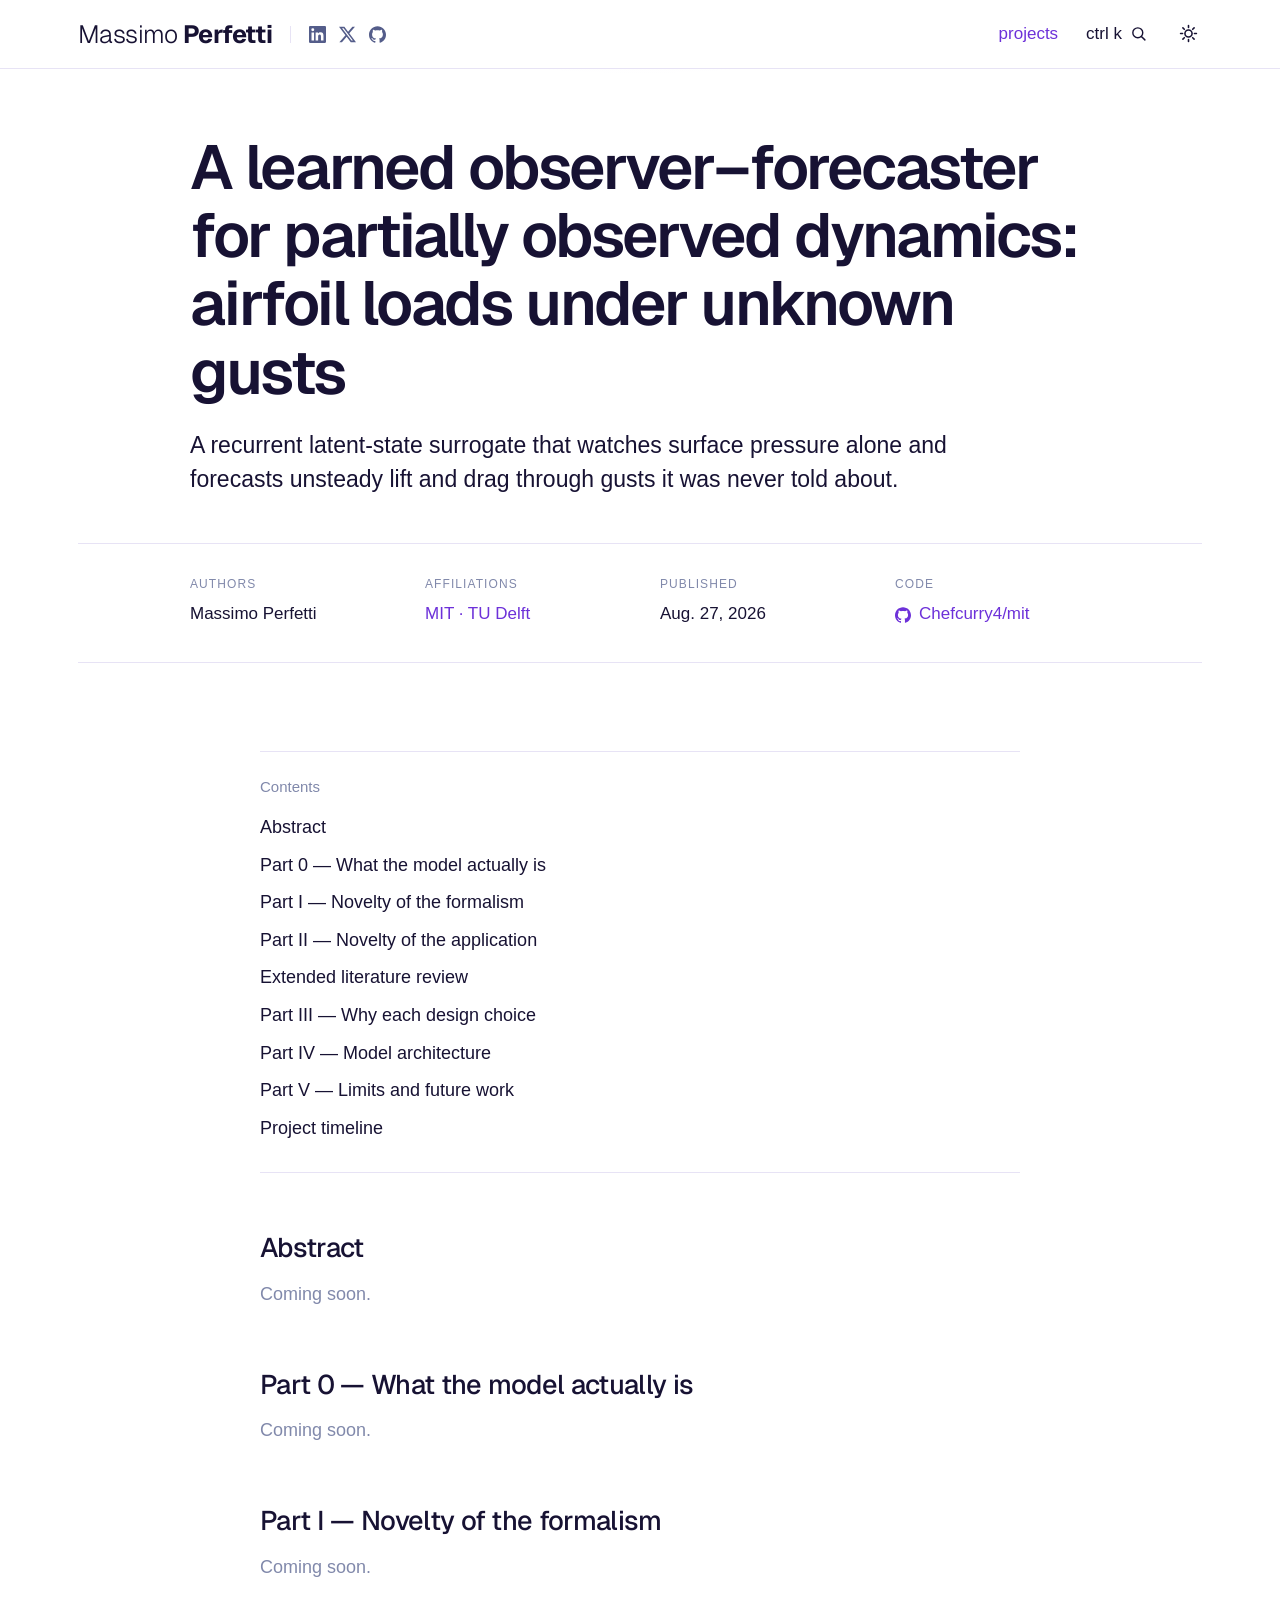
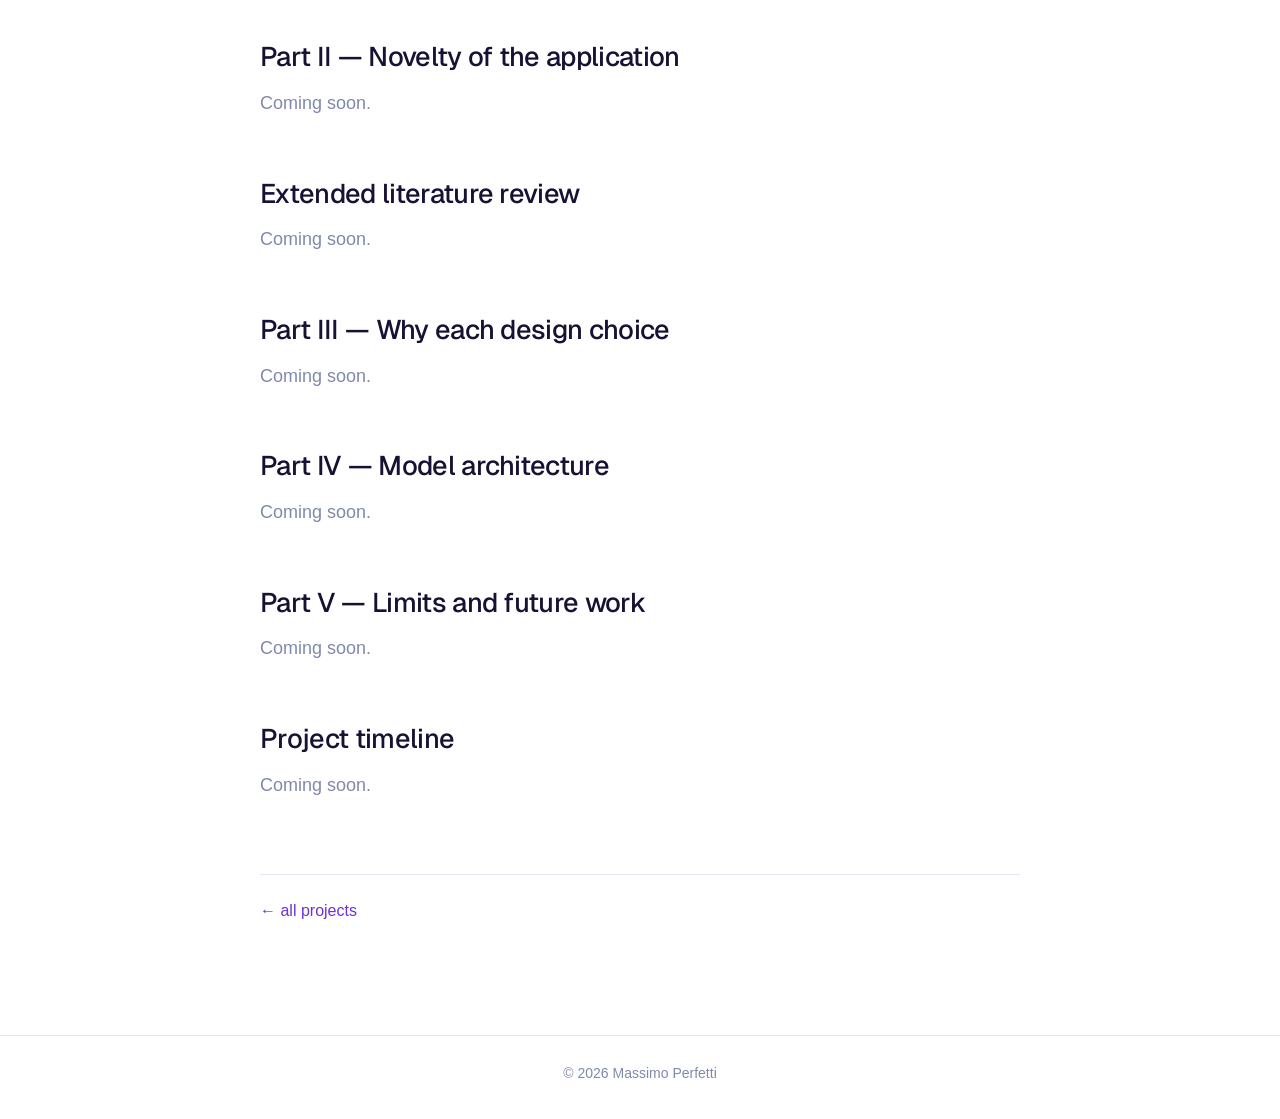
==== commit 7c044902: "style(site): system font for reading text, titles-only thesis scaffold - reading text now uses the n" ====
--- a/blog/2026/observer-forecaster/index.html
+++ b/blog/2026/observer-forecaster/index.html
@@ -11,7 +11,7 @@
     <link rel="preconnect" href="https://fonts.googleapis.com" />
     <link rel="preconnect" href="https://fonts.gstatic.com" crossorigin />
     <link
-      href="https://fonts.googleapis.com/css2?family=Geist:wght@300;400;500;600;700&family=Geist+Mono:wght@400;500&family=Roboto:wght@300;400;500;700&display=swap"
+      href="https://fonts.googleapis.com/css2?family=Geist:wght@400;500;600&display=swap"
       rel="stylesheet"
     />
     <link rel="icon" href="../../../assets/favicon.svg" type="image/svg+xml" />
@@ -106,644 +106,64 @@
         <hr />
 
         <div class="post-body">
-          <!-- ================================================== abstract -->
-          <section class="section" id="abstract">
-            <div class="abstract">
-              <div class="abstract__label">Abstract</div>
-              <p>
-                One paragraph on the problem, the model, the result, and the honest ceiling. Written
-                last.
-              </p>
-            </div>
-          </section>
-
-          <!-- ================================================== contents -->
           <nav class="contents" aria-label="Contents">
             <div class="contents__label">Contents</div>
             <ul class="contents__list">
-              <li>
-                <a href="#part-0"><span class="contents__num">Part 0</span
-                  ><span>What the model actually is</span></a>
-              </li>
-              <li>
-                <a href="#part-1"><span class="contents__num">Part I</span
-                  ><span>Novelty of the formalism</span></a>
-              </li>
-              <li>
-                <a href="#part-2"><span class="contents__num">Part II</span
-                  ><span>Novelty of the application</span></a>
-              </li>
-              <li>
-                <a href="#literature"><span class="contents__num">Review</span
-                  ><span>Extended literature review</span></a>
-              </li>
-              <li>
-                <a href="#part-3"><span class="contents__num">Part III</span
-                  ><span>Why each design choice</span></a>
-              </li>
-              <li>
-                <a href="#part-4"><span class="contents__num">Part IV</span
-                  ><span>Model architecture</span></a>
-              </li>
-              <li>
-                <a href="#part-5"><span class="contents__num">Part V</span
-                  ><span>Limits and future work</span></a>
-              </li>
-              <li>
-                <a href="#timeline"><span class="contents__num">Timeline</span
-                  ><span>Project timeline</span></a>
-              </li>
+              <li><a href="#abstract">Abstract</a></li>
+              <li><a href="#part-0">Part 0 — What the model actually is</a></li>
+              <li><a href="#part-1">Part I — Novelty of the formalism</a></li>
+              <li><a href="#part-2">Part II — Novelty of the application</a></li>
+              <li><a href="#literature">Extended literature review</a></li>
+              <li><a href="#part-3">Part III — Why each design choice</a></li>
+              <li><a href="#part-4">Part IV — Model architecture</a></li>
+              <li><a href="#part-5">Part V — Limits and future work</a></li>
+              <li><a href="#timeline">Project timeline</a></li>
             </ul>
           </nav>
 
-          <!-- ==================================================== part 0 -->
-          <section class="section" id="part-0">
-            <div class="section__head">
-              <div class="section__eyebrow">Part 0</div>
-              <h2 class="section__title">What the model actually is</h2>
-              <div class="section__standfirst">
-                The object under discussion, defined before it is judged — and the things I believed
-                about it that turned out to be false.
-              </div>
-            </div>
-
-            <ul class="questions">
-              <li>
-                <div class="questions__id">Q1</div>
-                <div>
-                  <h3 class="questions__q">What is the model, in one page?</h3>
-                  <div class="questions__scope">
-                    The forward path, the parameter budget, and the list of things it never sees:
-                    gust parameters, force feedback, flow field, future, off-body probes.
-                  </div>
-                </div>
-              </li>
-              <li>
-                <div class="questions__id">Q2</div>
-                <div>
-                  <h3 class="questions__q">
-                    What is the training objective, written as one equation — and is that equation
-                    what the code runs?
-                  </h3>
-                  <div class="questions__scope">
-                    Equation (8), and the honest note that the trainer runs a two-term sum.
-                  </div>
-                </div>
-              </li>
-              <li>
-                <div class="questions__id">Q3</div>
-                <div>
-                  <h3 class="questions__q">
-                    What are the headline numbers, in convective times rather than timesteps?
-                  </h3>
-                  <div class="questions__scope">
-                    Error against lead, the three-seed picture, the non-neural floor, and why the
-                    horizon must be quoted in chords.
-                  </div>
-                </div>
-              </li>
-              <li>
-                <div class="questions__id">Q4</div>
-                <div>
-                  <h3 class="questions__q">
-                    What did I believe about my own model that turned out to be false?
-                  </h3>
-                  <div class="questions__scope">
-                    Four premises contradicted by the code, each a one-question kill in a viva.
-                  </div>
-                </div>
-              </li>
-            </ul>
-            <div class="todo">section not yet written</div>
+          <section class="section" id="abstract">
+            <h2 class="section__title">Abstract</h2>
+            <p class="soon">Coming soon.</p>
           </section>
 
-          <!-- ==================================================== part I -->
-          <section class="section" id="part-1">
-            <div class="section__head">
-              <div class="section__eyebrow">Part I</div>
-              <h2 class="section__title">Novelty of the formalism</h2>
-              <div class="section__standfirst">
-                Whether the problem statement, the objective, or the architecture is new — judged
-                against machine learning at large, not only against aerodynamics.
-              </div>
-            </div>
-
-            <ul class="questions">
-              <li>
-                <div class="questions__id">Q5</div>
-                <div>
-                  <h3 class="questions__q">
-                    Is the problem formulation new — observing one quantity and predicting a
-                    different one through a latent state?
-                  </h3>
-                  <div class="questions__scope">
-                    Observer theory, soft sensing, virtual sensing, and the closest instances outside
-                    fluids.
-                  </div>
-                </div>
-              </li>
-              <li>
-                <div class="questions__id">Q6</div>
-                <div>
-                  <h3 class="questions__q">
-                    Is the training objective new — forking a blind rollout from every filter state
-                    and scoring every lead?
-                  </h3>
-                  <div class="questions__scope">
-                    Overshooting, latent overshooting, forking sequences, value-equivalent models,
-                    and goal-oriented model reduction.
-                  </div>
-                </div>
-              </li>
-              <li>
-                <div class="questions__id">Q7</div>
-                <div>
-                  <h3 class="questions__q">Is the architecture new?</h3>
-                  <div class="questions__scope">
-                    Component by component. The answer is no, and the thesis is stronger for saying
-                    so first.
-                  </div>
-                </div>
-              </li>
-              <li>
-                <div class="questions__id">Q8</div>
-                <div>
-                  <h3 class="questions__q">
-                    Which papers are closest on formalism, and what exactly separates this model from
-                    each?
-                  </h3>
-                  <div class="questions__scope">With citations, links, and surviving differentiators.</div>
-                </div>
-              </li>
-              <li>
-                <div class="questions__id">Q9</div>
-                <div>
-                  <h3 class="questions__q">
-                    Composing one operator forty times, or training forty predictors — which is
-                    right?
-                  </h3>
-                  <div class="questions__scope">
-                    Direct versus recursive, and why the forecasting literature leans the other way.
-                  </div>
-                </div>
-              </li>
-            </ul>
-            <div class="todo">section not yet written</div>
+          <section class="section" id="part-0">
+            <h2 class="section__title">Part 0 — What the model actually is</h2>
+            <p class="soon">Coming soon.</p>
           </section>
 
-          <!-- =================================================== part II -->
-          <section class="section" id="part-2">
-            <div class="section__head">
-              <div class="section__eyebrow">Part II</div>
-              <h2 class="section__title">Novelty of the application</h2>
-              <div class="section__standfirst">
-                The same interrogation, run against unsteady aerodynamics — where the competitors are
-                closer and the discriminators are sharper.
-              </div>
-            </div>
-
-            <ul class="questions">
-              <li>
-                <div class="questions__id">Q10</div>
-                <div>
-                  <h3 class="questions__q">Is this application new in unsteady aerodynamics?</h3>
-                  <div class="questions__scope">What is scooped, by whom, and what is left.</div>
-                </div>
-              </li>
-              <li>
-                <div class="questions__id">Q11</div>
-                <div>
-                  <h3 class="questions__q">
-                    What are the closest papers in my own domain, and how does this differ from each?
-                  </h3>
-                  <div class="questions__scope">
-                    Six discriminators: forecast or estimate; direct or iterated; sensor on or blind;
-                    uncertainty or not; which components; external gust or self-motion.
-                  </div>
-                </div>
-              </li>
-              <li>
-                <div class="questions__id">Q12</div>
-                <div>
-                  <h3 class="questions__q">
-                    What is the single sentence that survives — and how many qualifiers does it need
-                    to stay true?
-                  </h3>
-                  <div class="questions__scope">
-                    Each clause, and the paper that defeats it alone.
-                  </div>
-                </div>
-              </li>
-              <li>
-                <div class="questions__id">Q13</div>
-                <div>
-                  <h3 class="questions__q">
-                    What changes when the model must handle many gusts in one sequence rather than
-                    one?
-                  </h3>
-                  <div class="questions__scope">
-                    Multi-gust training, reacquisition after a blind interval, and what is claimable
-                    there.
-                  </div>
-                </div>
-              </li>
-            </ul>
-            <div class="todo">section not yet written</div>
+          <section class="section" id="part-1">
+            <h2 class="section__title">Part I — Novelty of the formalism</h2>
+            <p class="soon">Coming soon.</p>
           </section>
 
-          <!-- ======================================== literature review -->
-          <section class="section" id="literature">
-            <div class="section__head">
-              <div class="section__eyebrow">Review</div>
-              <h2 class="section__title">Extended literature review</h2>
-              <div class="section__standfirst">
-                A ten-lane adversarial sweep, every citation opened and quoted rather than
-                remembered. The instruction to each lane was to find the paper that scoops this
-                thesis.
-              </div>
-            </div>
-
-            <ul class="questions">
-              <li>
-                <div class="questions__id">L1</div>
-                <div>
-                  <h3 class="questions__q">
-                    How do you review a literature you are motivated to under-read?
-                  </h3>
-                  <div class="questions__scope">
-                    The method: parallel lanes, adversarial prompting, verbatim quotation, and a
-                    quarantine for anything that could not be opened.
-                  </div>
-                </div>
-              </li>
-              <li>
-                <div class="questions__id">L2</div>
-                <div>
-                  <h3 class="questions__q">Which claims died, and to which paper?</h3>
-                  <div class="questions__scope">
-                    The kill list, published openly, including the ones that were previously
-                    advertised as the contribution.
-                  </div>
-                </div>
-              </li>
-              <li>
-                <div class="questions__id">L3</div>
-                <div>
-                  <h3 class="questions__q">
-                    Which papers turned out to be gifts rather than threats?
-                  </h3>
-                  <div class="questions__scope">
-                    Prior work that names the objective and declines it, supplies a theorem, or
-                    publishes the negative result this thesis answers.
-                  </div>
-                </div>
-              </li>
-              <li>
-                <div class="questions__id">L4</div>
-                <div>
-                  <h3 class="questions__q">
-                    How many citations survive a check, and what does that say about citing from
-                    memory?
-                  </h3>
-                  <div class="questions__scope">
-                    Roughly forty-five live bibliographic traps: changed titles, one-digit DOIs,
-                    sentences deleted between preprint and journal, and one paper that does not
-                    exist.
-                  </div>
-                </div>
-              </li>
-              <li>
-                <div class="questions__id">L5</div>
-                <div>
-                  <h3 class="questions__q">
-                    Where is the real contribution, once the obvious candidates are gone?
-                  </h3>
-                  <div class="questions__scope">
-                    Forecasting, autoregressivity, and pressure-to-loads all need re-examining.
-                  </div>
-                </div>
-              </li>
-            </ul>
-            <div class="todo">section not yet written</div>
+          <section class="section" id="part-2">
+            <h2 class="section__title">Part II — Novelty of the application</h2>
+            <p class="soon">Coming soon.</p>
           </section>
 
-          <!-- ================================================== part III -->
-          <section class="section" id="part-3">
-            <div class="section__head">
-              <div class="section__eyebrow">Part III</div>
-              <h2 class="section__title">Why each design choice</h2>
-              <div class="section__standfirst">
-                Every component, interrogated for whether it earns its place — and what the evidence
-                for it actually is.
-              </div>
-            </div>
-
-            <ul class="questions">
-              <li>
-                <div class="questions__id">Q14</div>
-                <div>
-                  <h3 class="questions__q">
-                    Why a recurrent gated cell, and not an LSTM, a state-space model, or a neural
-                    ODE?
-                  </h3>
-                  <div class="questions__scope">
-                    Including the uncomfortable answer about how many alternatives were actually
-                    trained.
-                  </div>
-                </div>
-              </li>
-              <li>
-                <div class="questions__id">Q15</div>
-                <div>
-                  <h3 class="questions__q">
-                    Why an encoder, a latent, and a decoder at all — could raw pressure be fed
-                    straight in?
-                  </h3>
-                  <div class="questions__scope">The measured collapse when the encoder is removed.</div>
-                </div>
-              </li>
-              <li>
-                <div class="questions__id">Q16</div>
-                <div>
-                  <h3 class="questions__q">
-                    Why is the encoder built from several parts, and is each one earning its place?
-                  </h3>
-                  <div class="questions__scope">
-                    Positional encoding, attention block, pooling — and which of them this recipe
-                    never exercises.
-                  </div>
-                </div>
-              </li>
-              <li>
-                <div class="questions__id">Q17</div>
-                <div>
-                  <h3 class="questions__q">
-                    Why a probabilistic decoder — what does uncertainty buy, and what does it not?
-                  </h3>
-                  <div class="questions__scope">
-                    What the band supports, and what it structurally cannot support.
-                  </div>
-                </div>
-              </li>
-              <li>
-                <div class="questions__id">Q18</div>
-                <div>
-                  <h3 class="questions__q">Why train on short bursts rather than whole trajectories?</h3>
-                  <div class="questions__scope">
-                    Coverage at equal compute, gust sampling bias, and which arguments are real
-                    versus reconstructed after the fact.
-                  </div>
-                </div>
-              </li>
-              <li>
-                <div class="questions__id">Q19</div>
-                <div>
-                  <h3 class="questions__q">
-                    Why is the latent state not initialised — and what does the burn-in cost at
-                    deployment?
-                  </h3>
-                  <div class="questions__scope">Washout, cold start, and an untested deployment mode.</div>
-                </div>
-              </li>
-              <li>
-                <div class="questions__id">Q20</div>
-                <div>
-                  <h3 class="questions__q">
-                    Why keep history in the state instead of feeding a window of past inputs?
-                  </h3>
-                  <div class="questions__scope">
-                    Delay embedding, and why the literature does not settle this in my favour.
-                  </div>
-                </div>
-              </li>
-            </ul>
-            <div class="todo">section not yet written</div>
+          <section class="section" id="literature">
+            <h2 class="section__title">Extended literature review</h2>
+            <p class="soon">Coming soon.</p>
           </section>
 
-          <!-- =================================================== part IV -->
-          <section class="section" id="part-4">
-            <div class="section__head">
-              <div class="section__eyebrow">Part IV</div>
-              <h2 class="section__title">Model architecture</h2>
-              <div class="section__standfirst">
-                The full technical walkthrough: tensor path, objective, parameter budget, and the
-                mechanics of the blind branch.
-              </div>
-            </div>
-
-            <ul class="questions">
-              <li>
-                <div class="questions__id">A1</div>
-                <div>
-                  <h3 class="questions__q">
-                    What happens to a single pressure reading on its way to a force?
-                  </h3>
-                  <div class="questions__scope">
-                    Tokenisation, set attention, pooling, recurrence, decoding — with shapes.
-                  </div>
-                </div>
-              </li>
-              <li>
-                <div class="questions__id">A2</div>
-                <div>
-                  <h3 class="questions__q">
-                    What exactly does the blind branch do, step by step?
-                  </h3>
-                  <div class="questions__scope">
-                    Deleting the input term, forking from every anchor, discarding the branch,
-                    keeping the gradient.
-                  </div>
-                </div>
-              </li>
-              <li>
-                <div class="questions__id">A3</div>
-                <div>
-                  <h3 class="questions__q">
-                    Where do the parameters actually live, and which of them do the forecasting?
-                  </h3>
-                  <div class="questions__scope">
-                    The share of the network that survives when the input pathway is switched off.
-                  </div>
-                </div>
-              </li>
-              <li>
-                <div class="questions__id">A4</div>
-                <div>
-                  <h3 class="questions__q">
-                    Which parts of the codebase are built, and which are dead in this configuration?
-                  </h3>
-                  <div class="questions__scope">
-                    An honest inventory, because several documented components are never constructed.
-                  </div>
-                </div>
-              </li>
-            </ul>
-            <div class="todo">section not yet written</div>
+          <section class="section" id="part-3">
+            <h2 class="section__title">Part III — Why each design choice</h2>
+            <p class="soon">Coming soon.</p>
           </section>
 
-          <!-- ==================================================== part V -->
-          <section class="section" id="part-5">
-            <div class="section__head">
-              <div class="section__eyebrow">Part V</div>
-              <h2 class="section__title">Limits and future work</h2>
-              <div class="section__standfirst">
-                Assumptions, measured failure modes, and the experiments that would settle what is
-                still open.
-              </div>
-            </div>
-
-            <ul class="questions">
-              <li>
-                <div class="questions__id">Q21</div>
-                <div>
-                  <h3 class="questions__q">What does the application assume?</h3>
-                  <div class="questions__scope">
-                    Reynolds number, angle of attack, two dimensions, rigid and stationary body, one
-                    gust family, noise-free taps, fixed timestep.
-                  </div>
-                </div>
-              </li>
-              <li>
-                <div class="questions__id">Q22</div>
-                <div>
-                  <h3 class="questions__q">
-                    What does the architecture assume, and where do those assumptions bind?
-                  </h3>
-                  <div class="questions__scope">
-                    Markov latent, diagonal Gaussian, marginals rather than a joint, timestep baked
-                    in, exactly two components.
-                  </div>
-                </div>
-              </li>
-              <li>
-                <div class="questions__id">Q23</div>
-                <div>
-                  <h3 class="questions__q">
-                    How far does this generalise — other quantities, other observables, other
-                    systems?
-                  </h3>
-                  <div class="questions__scope">
-                    What transfers by construction, and the hard limits on extension.
-                  </div>
-                </div>
-              </li>
-              <li>
-                <div class="questions__id">Q24</div>
-                <div>
-                  <h3 class="questions__q">Does more data help? Does a bigger network?</h3>
-                  <div class="questions__scope">
-                    A measured scaling null, and where the capacity bottleneck actually sits.
-                  </div>
-                </div>
-              </li>
-              <li>
-                <div class="questions__id">Q25</div>
-                <div>
-                  <h3 class="questions__q">Where does the model fail, measured rather than assumed?</h3>
-                  <div class="questions__scope">
-                    Sensor brittleness, the reacquisition transient, phase-conditional calibration,
-                    and why drag is harder than lift.
-                  </div>
-                </div>
-              </li>
-              <li>
-                <div class="questions__id">Q26</div>
-                <div>
-                  <h3 class="questions__q">
-                    What does a sub-chord forecast actually buy, physically?
-                  </h3>
-                  <div class="questions__scope">
-                    Compared against real preview horizons from gust-load alleviation and wind
-                    energy.
-                  </div>
-                </div>
-              </li>
-              <li>
-                <div class="questions__id">Q27</div>
-                <div>
-                  <h3 class="questions__q">What happens with real, noisy, experimental pressure?</h3>
-                  <div class="questions__scope">The largest untested gap.</div>
-                </div>
-              </li>
-              <li>
-                <div class="questions__id">Q28</div>
-                <div>
-                  <h3 class="questions__q">
-                    What is the latent, physically — is it tracking the gust or the wake?
-                  </h3>
-                  <div class="questions__scope">
-                    Probes that are written but not yet run, and the drag paradox.
-                  </div>
-                </div>
-              </li>
-              <li>
-                <div class="questions__id">Q29</div>
-                <div>
-                  <h3 class="questions__q">
-                    Compared to what? What is the baseline, and has it been beaten fairly?
-                  </h3>
-                  <div class="questions__scope">
-                    Why the memoryless floor is a lead-zero baseline only.
-                  </div>
-                </div>
-              </li>
-              <li>
-                <div class="questions__id">Q30</div>
-                <div>
-                  <h3 class="questions__q">
-                    What would falsify this thesis, and which falsifiers are one run away?
-                  </h3>
-                  <div class="questions__scope">
-                    A pre-registered list, published before the runs that could settle it.
-                  </div>
-                </div>
-              </li>
-            </ul>
-            <div class="todo">section not yet written</div>
+          <section class="section" id="part-4">
+            <h2 class="section__title">Part IV — Model architecture</h2>
+            <p class="soon">Coming soon.</p>
           </section>
 
-          <!-- ================================================== timeline -->
+          <section class="section" id="part-5">
+            <h2 class="section__title">Part V — Limits and future work</h2>
+            <p class="soon">Coming soon.</p>
+          </section>
+
           <section class="section" id="timeline">
-            <div class="section__head">
-              <div class="section__eyebrow">Timeline</div>
-              <h2 class="section__title">Project timeline</h2>
-              <div class="section__standfirst">
-                What was built when, what it cost, and what it changed.
-              </div>
-            </div>
-
-            <ul class="timeline">
-              <li data-state="done">
-                <div class="timeline__when">Phase 0</div>
-                <h3 class="timeline__what">Dataset and preprocessing</h3>
-                <div class="timeline__note">Placeholder — simulations, invariants, splits.</div>
-              </li>
-              <li data-state="done">
-                <div class="timeline__when">Phase 1</div>
-                <h3 class="timeline__what">Observer: pressure to loads at the current time</h3>
-                <div class="timeline__note">Placeholder.</div>
-              </li>
-              <li data-state="done">
-                <div class="timeline__when">Phase 2</div>
-                <h3 class="timeline__what">Forecast: the blind branch</h3>
-                <div class="timeline__note">Placeholder.</div>
-              </li>
-              <li data-state="done">
-                <div class="timeline__when">Phase 3</div>
-                <h3 class="timeline__what">Adversarial literature review</h3>
-                <div class="timeline__note">Placeholder.</div>
-              </li>
-              <li data-state="now">
-                <div class="timeline__when">Now</div>
-                <h3 class="timeline__what">Multi-gust sequences</h3>
-                <div class="timeline__note">Placeholder.</div>
-              </li>
-              <li>
-                <div class="timeline__when">Next</div>
-                <h3 class="timeline__what">Open falsifiers</h3>
-                <div class="timeline__note">Placeholder.</div>
-              </li>
-            </ul>
+            <h2 class="section__title">Project timeline</h2>
+            <p class="soon">Coming soon.</p>
           </section>
         </div>
       </article>
--- a/assets/css/main.css
+++ b/assets/css/main.css
@@ -18,10 +18,11 @@
   --shadow: 0 18px 48px rgba(38, 22, 78, 0.18);
   --header-h: 68px;
   --measure: 760px;
-  --font-sans: "Roboto", -apple-system, BlinkMacSystemFont, "Segoe UI", Helvetica, Arial, sans-serif;
-  --font-display: "Geist", "Roboto", -apple-system, BlinkMacSystemFont, "Segoe UI", Helvetica, Arial,
-    sans-serif;
-  --font-mono: "Geist Mono", "Roboto Mono", ui-monospace, SFMono-Regular, Menlo, Consolas, monospace;
+  /* native system stack for reading text — no webfont, renders as Segoe UI / SF */
+  --font-sans: -apple-system, BlinkMacSystemFont, "Segoe UI", Roboto, "Helvetica Neue", Arial,
+    "Noto Sans", "Liberation Sans", sans-serif;
+  --font-display: "Geist", var(--font-sans);
+  --font-mono: "Geist Mono", ui-monospace, SFMono-Regular, Menlo, Consolas, monospace;
 }
 
 /* midnight violet */
@@ -596,286 +597,57 @@
 }
 
 /* ===========================================================================
-   Thesis long-form: abstract, section scaffold, contents rail, timeline.
-   Violet carries structure; blue carries the secondary/annotative layer.
+   Thesis long-form. Deliberately plain: a contents list and section headings.
    =========================================================================== */
 
-/* ------------------------------------------------------------- abstract --- */
-.abstract {
-  margin: 0 0 12px;
-  padding: 26px 30px;
-  border-left: 2px solid var(--accent);
-  background: linear-gradient(
-    100deg,
-    var(--accent-soft),
-    color-mix(in srgb, var(--accent-2-soft) 60%, transparent) 62%,
-    transparent
-  );
-  border-radius: 0 10px 10px 0;
-}
-
-.abstract__label {
-  font-family: var(--font-mono);
-  font-size: 11px;
-  letter-spacing: 0.16em;
-  text-transform: uppercase;
-  color: var(--accent);
-  margin: 0 0 12px;
-}
-
-.abstract p {
-  margin: 0 0 14px;
-}
-
-.abstract p:last-child {
-  margin-bottom: 0;
-}
-
-/* ------------------------------------------------------- contents rail --- */
 .contents {
-  margin: 40px 0 8px;
-  padding: 24px 0 4px;
+  margin: 34px 0 10px;
+  padding: 22px 0;
   border-top: 1px solid var(--rule);
   border-bottom: 1px solid var(--rule);
 }
 
 .contents__label {
-  font-family: var(--font-mono);
-  font-size: 11px;
-  letter-spacing: 0.16em;
-  text-transform: uppercase;
-  color: var(--text-faint);
-  margin: 0 0 16px;
+  font-size: 15px;
+  color: var(--text-faint);
+  margin-bottom: 12px;
 }
 
 .contents__list {
   list-style: none;
-  margin: 0 0 20px;
+  margin: 0;
   padding: 0;
-  display: grid;
-  gap: 2px;
+}
+
+.contents__list li {
+  margin: 0 0 7px;
 }
 
 .contents__list a {
-  display: grid;
-  grid-template-columns: 74px 1fr;
-  gap: 14px;
-  align-items: baseline;
-  padding: 7px 10px 7px 0;
-  border-radius: 7px;
-  color: var(--text);
-  transition:
-    background-color 140ms ease,
-    transform 140ms ease;
-}
-
-.contents__list a:hover,
-.contents__list a:focus-visible {
+  color: var(--text);
+}
+
+.contents__list a:hover {
+  color: var(--accent);
   text-decoration: none;
-  background: var(--accent-soft);
-  transform: translateX(3px);
-}
-
-.contents__list a:focus-visible {
-  outline: 2px solid var(--accent);
-  outline-offset: 2px;
-}
-
-.contents__num {
-  font-family: var(--font-mono);
-  font-size: 12px;
-  letter-spacing: 0.06em;
-  color: var(--accent-2);
-  text-transform: uppercase;
-}
-
-/* -------------------------------------------------------- section head --- */
+}
+
 .section {
-  scroll-margin-top: calc(var(--header-h) + 18px);
-}
-
-.section__head {
-  margin: 68px 0 8px;
-  padding-top: 26px;
-  border-top: 1px solid var(--rule);
-}
-
-.section__eyebrow {
-  font-family: var(--font-mono);
-  font-size: 11px;
-  letter-spacing: 0.16em;
-  text-transform: uppercase;
-  color: var(--accent-2);
-  margin: 0 0 10px;
+  scroll-margin-top: calc(var(--header-h) + 16px);
 }
 
 .post-body .section__title {
   font-family: var(--font-display);
   font-weight: 500;
-  font-size: clamp(27px, 3.4vw, 34px);
-  line-height: 1.18;
-  letter-spacing: -0.028em;
+  font-size: 27px;
+  line-height: 1.25;
+  letter-spacing: -0.025em;
+  margin: 58px 0 14px;
+  color: var(--text);
+}
+
+/* a quiet note where the prose will go */
+.soon {
+  color: var(--text-faint);
   margin: 0;
-  color: var(--text);
-}
-
-.section__standfirst {
-  margin: 14px 0 0;
-  color: var(--text-muted);
-  max-width: 66ch;
-}
-
-/* -------------------------------------------------- question scaffolding -- */
-.questions {
-  list-style: none;
-  margin: 26px 0 0;
-  padding: 0;
-  display: grid;
-  gap: 1px;
-  background: var(--rule);
-  border: 1px solid var(--rule);
-  border-radius: 12px;
-  overflow: hidden;
-}
-
-.questions > li {
-  background: var(--bg);
-  padding: 18px 22px;
-  display: grid;
-  grid-template-columns: 42px 1fr;
-  gap: 16px;
-  align-items: baseline;
-  transition: background-color 150ms ease;
-}
-
-.questions > li:hover {
-  background: var(--bg-elevated);
-}
-
-.questions__id {
-  font-family: var(--font-mono);
-  font-size: 12px;
-  color: var(--accent);
-  letter-spacing: 0.04em;
-}
-
-.questions__q {
-  font-family: var(--font-display);
-  font-weight: 500;
-  font-size: 19px;
-  line-height: 1.4;
-  letter-spacing: -0.016em;
-  margin: 0;
-  color: var(--text);
-}
-
-.questions__scope {
-  margin: 7px 0 0;
-  font-size: 15.5px;
-  line-height: 1.55;
-  color: var(--text-muted);
-}
-
-/* placeholder marker for sections still to be written */
-.todo {
-  display: inline-flex;
-  align-items: center;
-  gap: 7px;
-  margin-top: 22px;
-  padding: 5px 12px;
-  border: 1px dashed var(--accent-2);
-  border-radius: 999px;
-  font-family: var(--font-mono);
-  font-size: 11.5px;
-  letter-spacing: 0.05em;
-  color: var(--accent-2);
-}
-
-/* ------------------------------------------------------------- timeline --- */
-.timeline {
-  list-style: none;
-  margin: 30px 0 0;
-  padding: 0 0 0 26px;
-  border-left: 1px solid var(--rule);
-  display: grid;
-  gap: 30px;
-}
-
-.timeline > li {
-  position: relative;
-}
-
-.timeline > li::before {
-  content: "";
-  position: absolute;
-  left: -31px;
-  top: 8px;
-  width: 9px;
-  height: 9px;
-  border-radius: 50%;
-  background: var(--bg);
-  border: 2px solid var(--accent-2);
-}
-
-.timeline > li[data-state="done"]::before {
-  background: var(--accent);
-  border-color: var(--accent);
-}
-
-.timeline > li[data-state="now"]::before {
-  background: var(--accent-2);
-  border-color: var(--accent-2);
-  box-shadow: 0 0 0 4px var(--accent-2-soft);
-}
-
-.timeline__when {
-  font-family: var(--font-mono);
-  font-size: 11.5px;
-  letter-spacing: 0.09em;
-  text-transform: uppercase;
-  color: var(--text-faint);
-  margin: 0 0 5px;
-}
-
-.timeline__what {
-  font-family: var(--font-display);
-  font-weight: 500;
-  font-size: 18px;
-  letter-spacing: -0.014em;
-  margin: 0;
-  color: var(--text);
-}
-
-.timeline__note {
-  margin: 5px 0 0;
-  font-size: 15.5px;
-  color: var(--text-muted);
-}
-
-@media (max-width: 640px) {
-  .contents__list a {
-    grid-template-columns: 60px 1fr;
-    gap: 10px;
-  }
-
-  .questions > li {
-    grid-template-columns: 32px 1fr;
-    gap: 10px;
-    padding: 16px 15px;
-  }
-
-  .abstract {
-    padding: 20px 18px;
-  }
-}
-
-@media (prefers-reduced-motion: reduce) {
-  .contents__list a,
-  .questions > li {
-    transition: none;
-  }
-
-  .contents__list a:hover {
-    transform: none;
-  }
-}
+}
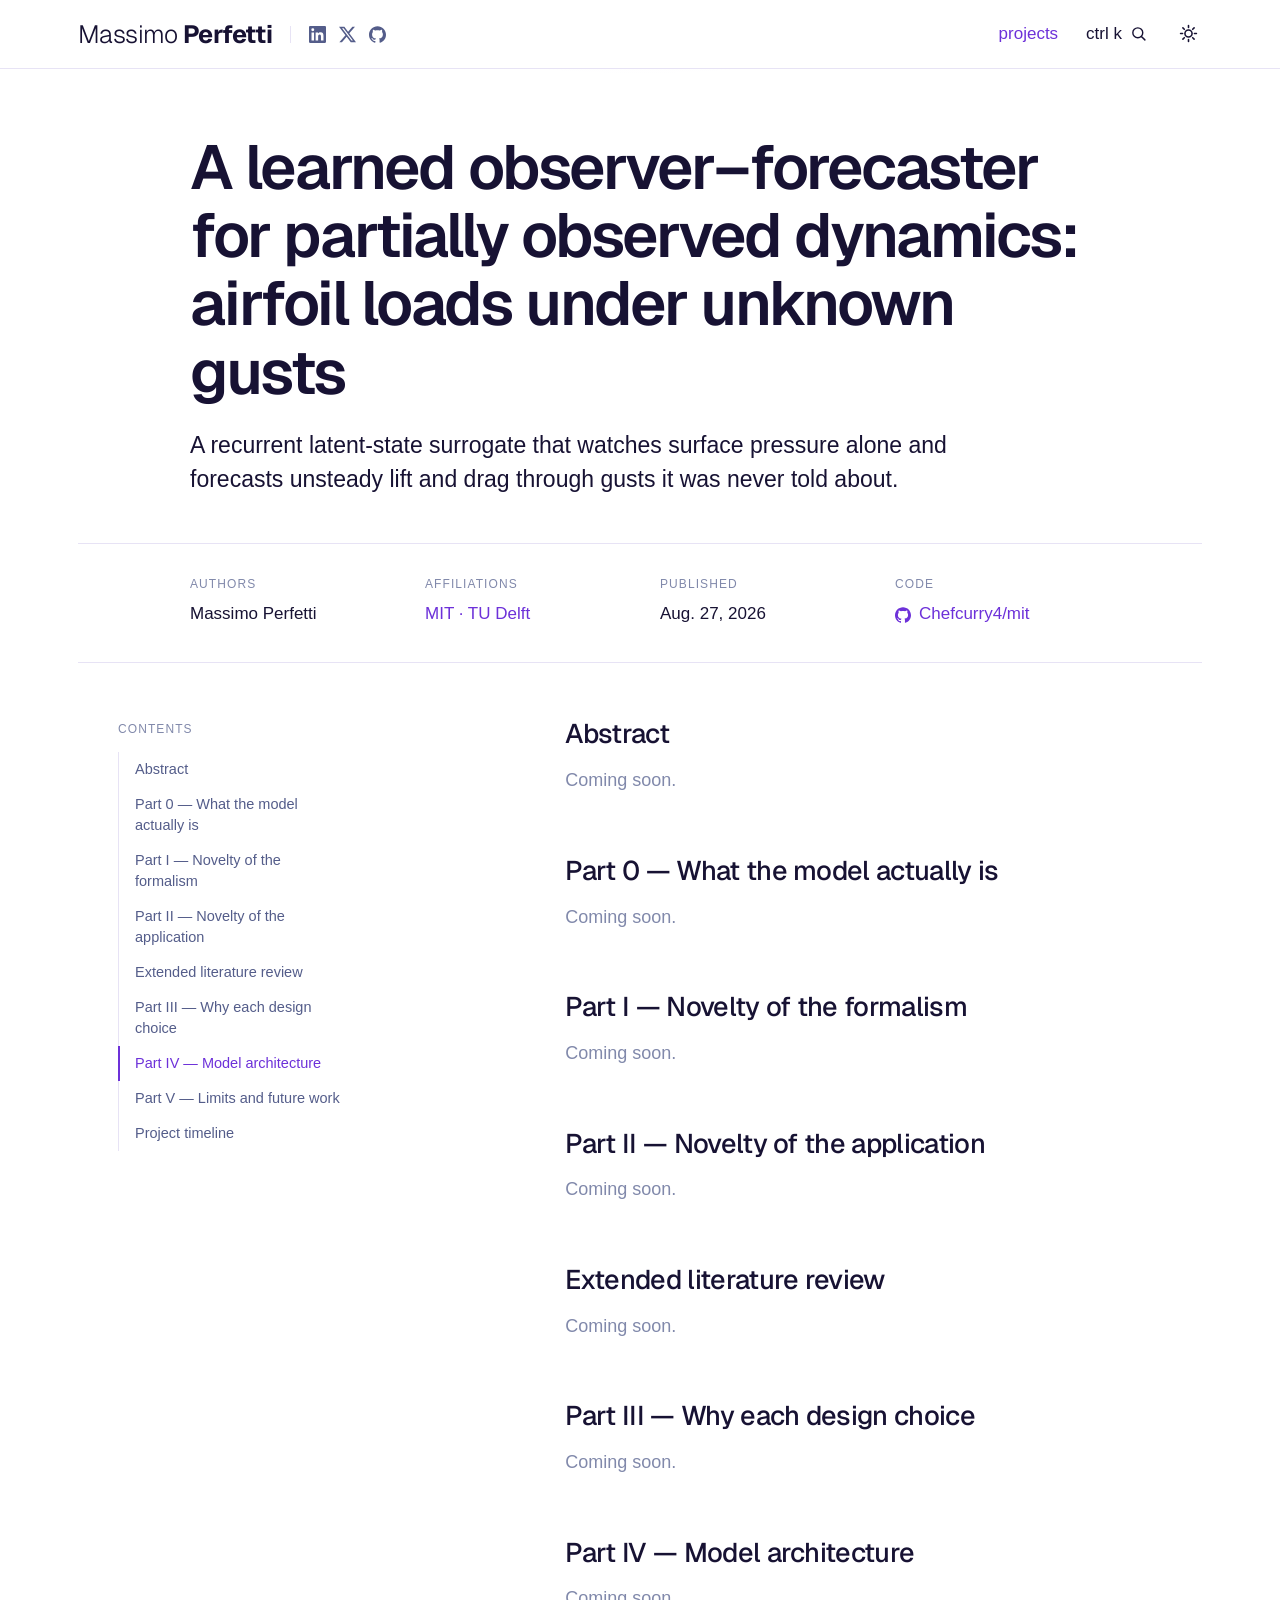
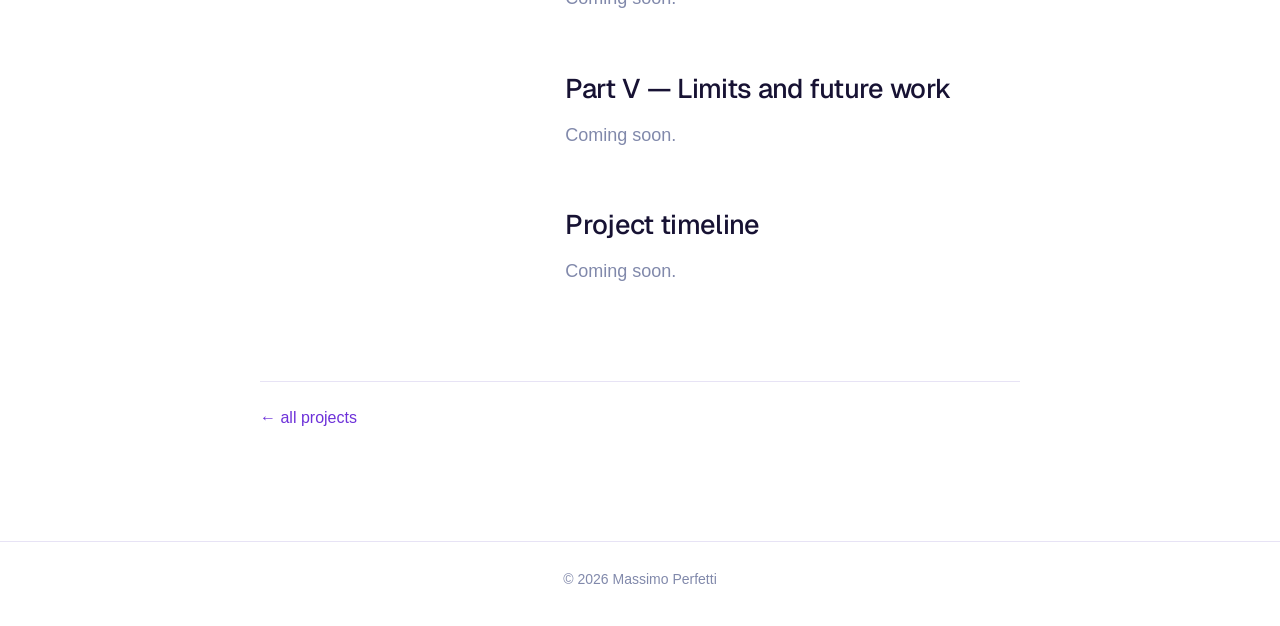
==== commit 612cc4f6: "feat(site): sticky contents sidebar with scroll tracking - move the contents out of the text column " ====
--- a/blog/2026/observer-forecaster/index.html
+++ b/blog/2026/observer-forecaster/index.html
@@ -17,9 +17,9 @@
     <link rel="icon" href="../../../assets/favicon.svg" type="image/svg+xml" />
     <link rel="icon" href="../../../assets/favicon-32.png" type="image/png" sizes="32x32" />
     <link rel="apple-touch-icon" href="../../../assets/apple-touch-icon.png" />
-    <link rel="stylesheet" href="../../../assets/css/main.css" />
+    <link rel="stylesheet" href="../../../assets/css/main.css?v=9f37c019" />
     <script src="../../../assets/js/posts.js"></script>
-    <script src="../../../assets/js/main.js"></script>
+    <script src="../../../assets/js/main.js?v=5c58da40"></script>
   </head>
 
   <body data-root="../../../">
@@ -105,10 +105,10 @@
 
         <hr />
 
-        <div class="post-body">
-          <nav class="contents" aria-label="Contents">
-            <div class="contents__label">Contents</div>
-            <ul class="contents__list">
+        <div class="post-layout">
+          <aside class="post-toc" aria-label="Contents">
+            <div class="post-toc__label">Contents</div>
+            <ul class="post-toc__list">
               <li><a href="#abstract">Abstract</a></li>
               <li><a href="#part-0">Part 0 — What the model actually is</a></li>
               <li><a href="#part-1">Part I — Novelty of the formalism</a></li>
@@ -119,8 +119,9 @@
               <li><a href="#part-5">Part V — Limits and future work</a></li>
               <li><a href="#timeline">Project timeline</a></li>
             </ul>
-          </nav>
+          </aside>
 
+        <div class="post-body">
           <section class="section" id="abstract">
             <h2 class="section__title">Abstract</h2>
             <p class="soon">Coming soon.</p>
@@ -166,6 +167,7 @@
             <p class="soon">Coming soon.</p>
           </section>
         </div>
+        </div>
       </article>
 
       <nav class="post-nav"><a href="../../../index.html">← all projects</a></nav>
--- a/assets/css/main.css
+++ b/assets/css/main.css
@@ -597,43 +597,93 @@
 }
 
 /* ===========================================================================
-   Thesis long-form. Deliberately plain: a contents list and section headings.
+   Thesis long-form: a sticky contents rail on the left, headings on the right.
    =========================================================================== */
 
-.contents {
-  margin: 34px 0 10px;
-  padding: 22px 0;
-  border-top: 1px solid var(--rule);
-  border-bottom: 1px solid var(--rule);
-}
-
-.contents__label {
-  font-size: 15px;
+.post-layout {
+  display: grid;
+  grid-template-columns: minmax(0, var(--measure));
+  justify-content: center;
+}
+
+.post-toc__label {
+  font-size: 12px;
+  letter-spacing: 0.09em;
+  text-transform: uppercase;
   color: var(--text-faint);
   margin-bottom: 12px;
 }
 
-.contents__list {
+.post-toc__list {
   list-style: none;
   margin: 0;
   padding: 0;
 }
 
-.contents__list li {
-  margin: 0 0 7px;
-}
-
-.contents__list a {
-  color: var(--text);
-}
-
-.contents__list a:hover {
-  color: var(--accent);
+.post-toc__list a {
+  display: block;
+  padding: 7px 0 7px 15px;
+  margin-left: -1px;
+  border-left: 2px solid transparent;
+  color: var(--text-muted);
+  font-size: 14.5px;
+  line-height: 1.45;
+  transition: color 130ms ease, border-color 130ms ease;
+}
+
+.post-toc__list a:hover {
+  color: var(--text);
   text-decoration: none;
 }
 
+.post-toc__list a.is-current {
+  color: var(--accent);
+  border-left-color: var(--accent);
+}
+
+/* narrow: the rail sits above the text as a plain list */
+@media (max-width: 1099px) {
+  .post-toc {
+    max-width: var(--measure);
+    margin: 0 auto;
+    padding: 22px 0;
+    border-top: 1px solid var(--rule);
+    border-bottom: 1px solid var(--rule);
+  }
+
+  .post-toc__list a {
+    padding-left: 0;
+    border-left: 0;
+  }
+
+  .post-toc__list a.is-current {
+    border-left: 0;
+  }
+}
+
+/* wide: two columns, the rail sticks under the header */
+@media (min-width: 1100px) {
+  .post-layout {
+    grid-template-columns: 224px minmax(0, var(--measure));
+    gap: 60px;
+  }
+
+  .post-toc {
+    position: sticky;
+    top: calc(var(--header-h) + 26px);
+    align-self: start;
+    padding-top: 56px;
+    max-height: calc(100vh - var(--header-h) - 60px);
+    overflow-y: auto;
+  }
+
+  .post-toc__list {
+    border-left: 1px solid var(--rule);
+  }
+}
+
 .section {
-  scroll-margin-top: calc(var(--header-h) + 16px);
+  scroll-margin-top: calc(var(--header-h) + 20px);
 }
 
 .post-body .section__title {
@@ -646,8 +696,18 @@
   color: var(--text);
 }
 
+.post-body .section:first-child .section__title {
+  margin-top: 0;
+}
+
 /* a quiet note where the prose will go */
 .soon {
   color: var(--text-faint);
   margin: 0;
 }
+
+@media (prefers-reduced-motion: reduce) {
+  .post-toc__list a {
+    transition: none;
+  }
+}
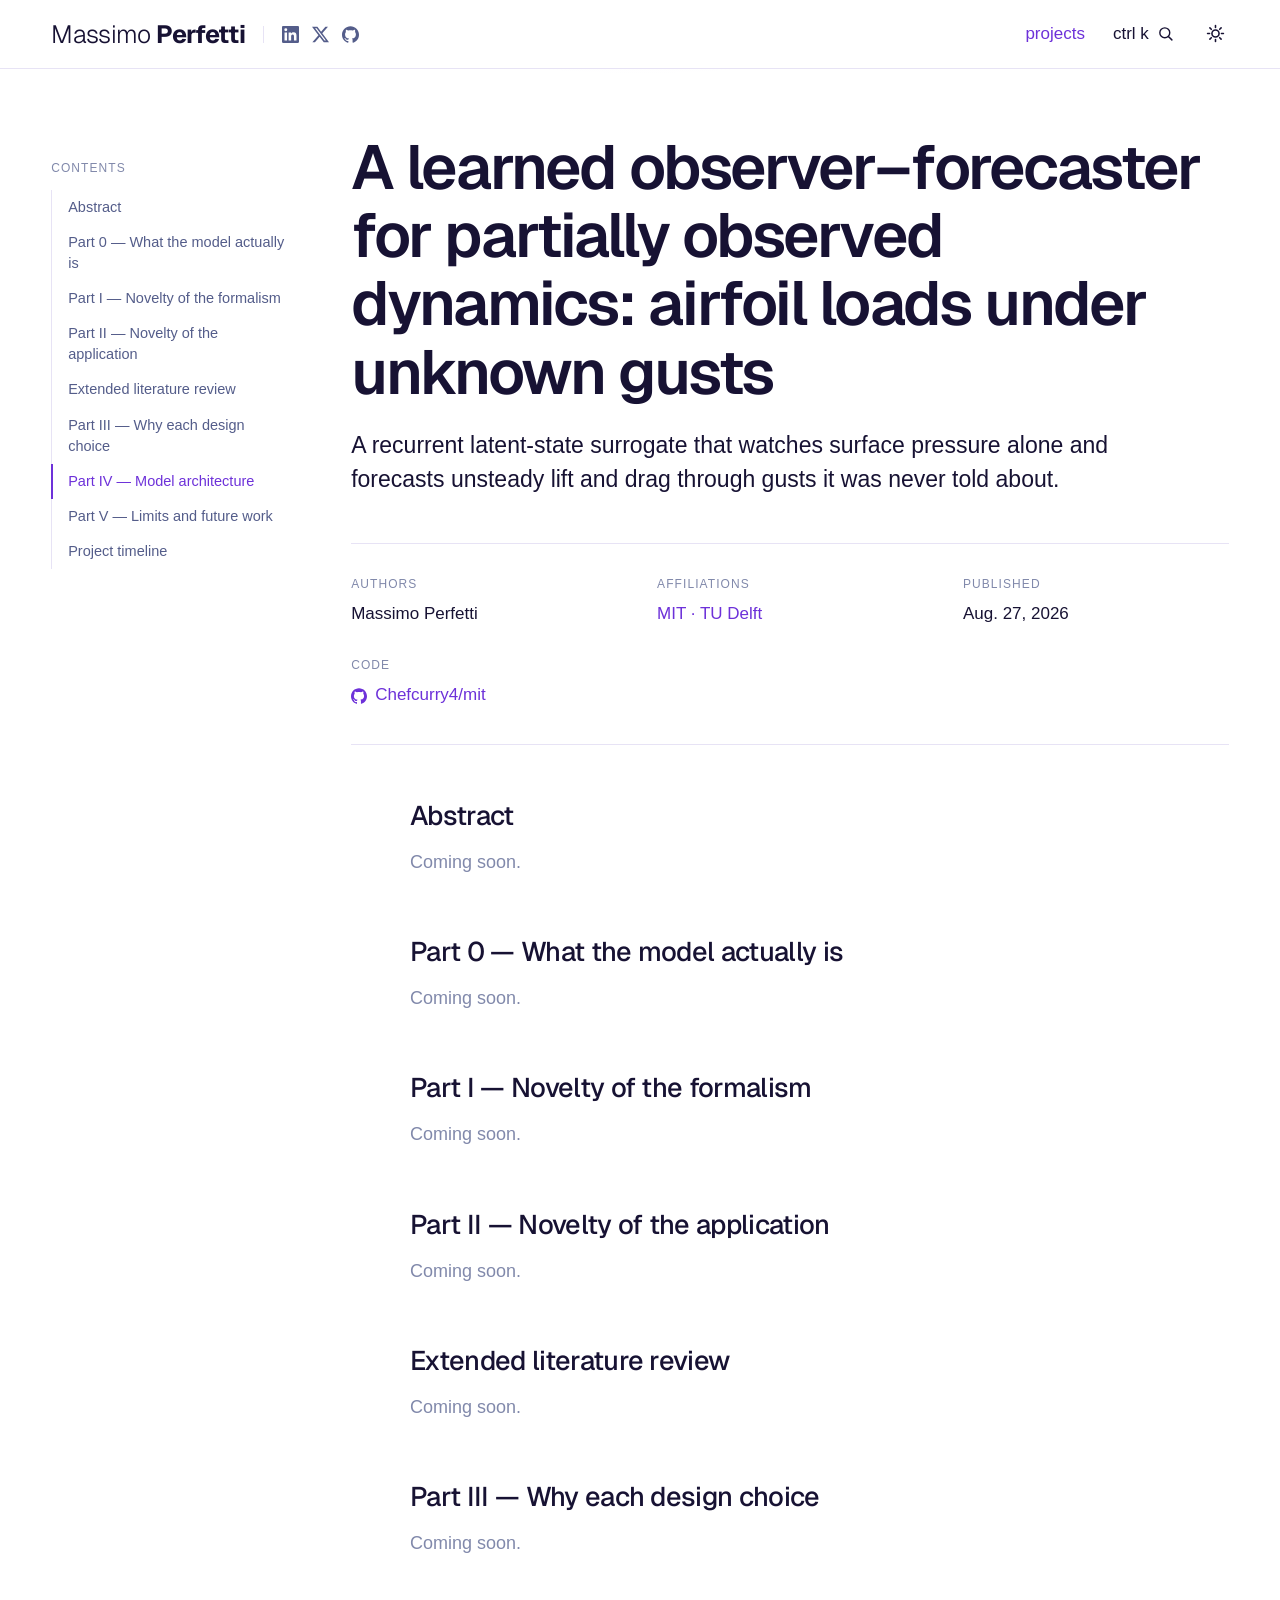
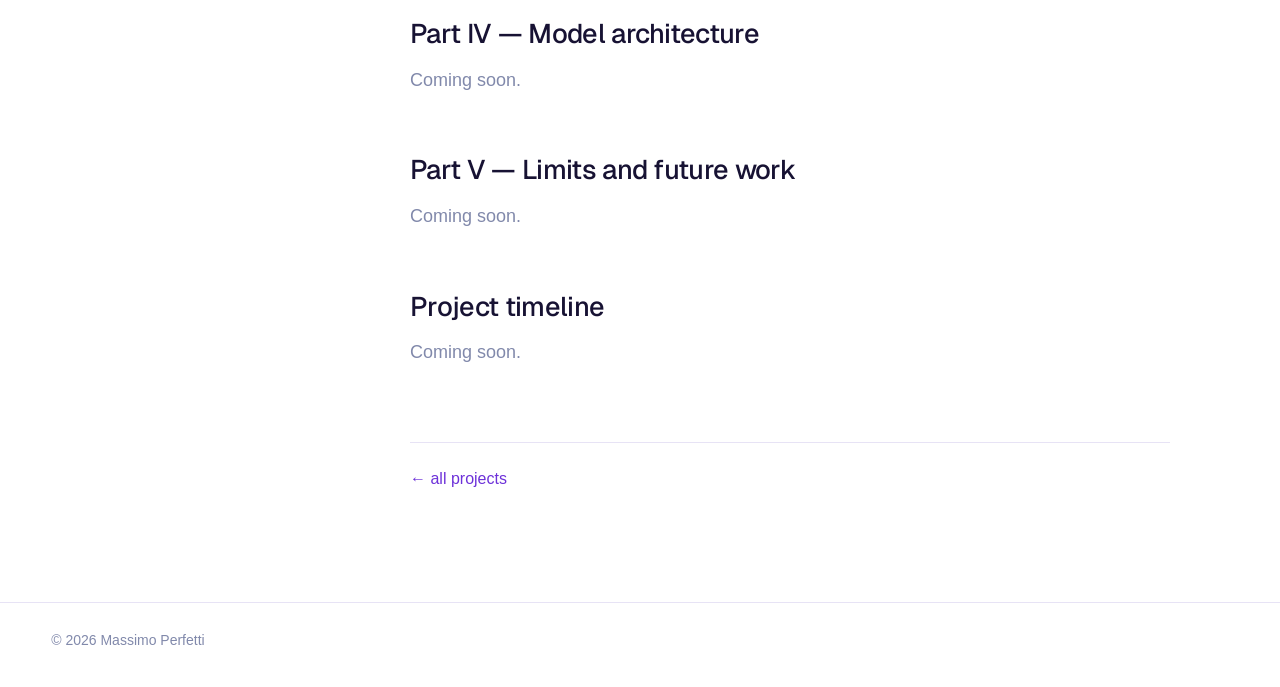
==== commit a7a65621: "layout(site): full-width document layout for the thesis page - the rail now sits in a shared left gu" ====
--- a/blog/2026/observer-forecaster/index.html
+++ b/blog/2026/observer-forecaster/index.html
@@ -17,12 +17,12 @@
     <link rel="icon" href="../../../assets/favicon.svg" type="image/svg+xml" />
     <link rel="icon" href="../../../assets/favicon-32.png" type="image/png" sizes="32x32" />
     <link rel="apple-touch-icon" href="../../../assets/apple-touch-icon.png" />
-    <link rel="stylesheet" href="../../../assets/css/main.css?v=9f37c019" />
+    <link rel="stylesheet" href="../../../assets/css/main.css?v=6bc844d3" />
     <script src="../../../assets/js/posts.js"></script>
     <script src="../../../assets/js/main.js?v=5c58da40"></script>
   </head>
 
-  <body data-root="../../../">
+  <body class="doc" data-root="../../../">
     <header class="site-header">
       <div class="site-header__inner">
         <div class="brand-block">
@@ -66,45 +66,6 @@
 
     <main class="page">
       <article>
-        <div class="post-header">
-          <h1 class="post-header__title">
-            A learned observer–forecaster for partially observed dynamics: airfoil loads under
-            unknown gusts
-          </h1>
-          <p class="post-header__lede">
-            A recurrent latent-state surrogate that watches surface pressure alone and forecasts
-            unsteady lift and drag through gusts it was never told about.
-          </p>
-        </div>
-
-        <hr />
-
-        <div class="post-meta">
-          <div>
-            <div class="post-meta__label">Authors</div>
-            <div class="post-meta__value">Massimo Perfetti</div>
-          </div>
-          <div>
-            <div class="post-meta__label">Affiliations</div>
-            <div class="post-meta__value post-meta__value--affil">MIT · TU Delft</div>
-          </div>
-          <div>
-            <div class="post-meta__label">Published</div>
-            <div class="post-meta__value">Aug. 27, 2026</div>
-          </div>
-          <div>
-            <div class="post-meta__label">Code</div>
-            <div class="post-meta__value">
-              <a class="repo-link" href="https://github.com/Chefcurry4/mit" target="_blank" rel="noopener noreferrer">
-                <svg viewBox="0 0 24 24" fill="currentColor" aria-hidden="true"><path d="M12 .297c-6.63 0-12 5.373-12 12 0 5.303 3.438 9.8 8.205 11.385.6.113.82-.258.82-.577 0-.285-.01-1.04-.015-2.04-3.338.724-4.042-1.61-4.042-1.61C4.422 18.07 3.633 17.7 3.633 17.7c-1.087-.744.084-.729.084-.729 1.205.084 1.838 1.236 1.838 1.236 1.07 1.835 2.809 1.305 3.495.998.108-.776.417-1.305.76-1.605-2.665-.3-5.466-1.332-5.466-5.93 0-1.31.465-2.38 1.235-3.22-.135-.303-.54-1.523.105-3.176 0 0 1.005-.322 3.3 1.23.96-.267 1.98-.399 3-.405 1.02.006 2.04.138 3 .405 2.28-1.552 3.285-1.23 3.285-1.23.645 1.653.24 2.873.12 3.176.765.84 1.23 1.91 1.23 3.22 0 4.61-2.805 5.625-5.475 5.92.42.36.81 1.096.81 2.22 0 1.606-.015 2.896-.015 3.286 0 .315.21.69.825.57C20.565 22.092 24 17.592 24 12.297c0-6.627-5.373-12-12-12" /></svg>
-                Chefcurry4/mit
-              </a>
-            </div>
-          </div>
-        </div>
-
-        <hr />
-
         <div class="post-layout">
           <aside class="post-toc" aria-label="Contents">
             <div class="post-toc__label">Contents</div>
@@ -121,6 +82,46 @@
             </ul>
           </aside>
 
+          <div class="post-main">
+        <div class="post-header">
+          <h1 class="post-header__title">
+            A learned observer–forecaster for partially observed dynamics: airfoil loads under
+            unknown gusts
+          </h1>
+          <p class="post-header__lede">
+            A recurrent latent-state surrogate that watches surface pressure alone and forecasts
+            unsteady lift and drag through gusts it was never told about.
+          </p>
+        </div>
+
+        <hr />
+
+        <div class="post-meta">
+          <div>
+            <div class="post-meta__label">Authors</div>
+            <div class="post-meta__value">Massimo Perfetti</div>
+          </div>
+          <div>
+            <div class="post-meta__label">Affiliations</div>
+            <div class="post-meta__value post-meta__value--affil">MIT · TU Delft</div>
+          </div>
+          <div>
+            <div class="post-meta__label">Published</div>
+            <div class="post-meta__value">Aug. 27, 2026</div>
+          </div>
+          <div>
+            <div class="post-meta__label">Code</div>
+            <div class="post-meta__value">
+              <a class="repo-link" href="https://github.com/Chefcurry4/mit" target="_blank" rel="noopener noreferrer">
+                <svg viewBox="0 0 24 24" fill="currentColor" aria-hidden="true"><path d="M12 .297c-6.63 0-12 5.373-12 12 0 5.303 3.438 9.8 8.205 11.385.6.113.82-.258.82-.577 0-.285-.01-1.04-.015-2.04-3.338.724-4.042-1.61-4.042-1.61C4.422 18.07 3.633 17.7 3.633 17.7c-1.087-.744.084-.729.084-.729 1.205.084 1.838 1.236 1.838 1.236 1.07 1.835 2.809 1.305 3.495.998.108-.776.417-1.305.76-1.605-2.665-.3-5.466-1.332-5.466-5.93 0-1.31.465-2.38 1.235-3.22-.135-.303-.54-1.523.105-3.176 0 0 1.005-.322 3.3 1.23.96-.267 1.98-.399 3-.405 1.02.006 2.04.138 3 .405 2.28-1.552 3.285-1.23 3.285-1.23.645 1.653.24 2.873.12 3.176.765.84 1.23 1.91 1.23 3.22 0 4.61-2.805 5.625-5.475 5.92.42.36.81 1.096.81 2.22 0 1.606-.015 2.896-.015 3.286 0 .315.21.69.825.57C20.565 22.092 24 17.592 24 12.297c0-6.627-5.373-12-12-12" /></svg>
+                Chefcurry4/mit
+              </a>
+            </div>
+          </div>
+        </div>
+
+        <hr />
+
         <div class="post-body">
           <section class="section" id="abstract">
             <h2 class="section__title">Abstract</h2>
@@ -167,10 +168,12 @@
             <p class="soon">Coming soon.</p>
           </section>
         </div>
+
+            <nav class="post-nav"><a href="../../../index.html">← all projects</a></nav>
+          </div>
         </div>
       </article>
 
-      <nav class="post-nav"><a href="../../../index.html">← all projects</a></nav>
     </main>
 
     <footer class="site-footer">© 2026 Massimo Perfetti</footer>
--- a/assets/css/main.css
+++ b/assets/css/main.css
@@ -597,13 +597,49 @@
 }
 
 /* ===========================================================================
-   Thesis long-form: a sticky contents rail on the left, headings on the right.
+   Thesis long-form. A document layout: contents rail pinned near the left
+   edge of the window, a wide reading column beside it.
    =========================================================================== */
+
+:root {
+  --doc-gutter: clamp(22px, 4vw, 76px);
+  --doc-measure: 980px;
+  --doc-rail: 236px;
+}
+
+/* the doc pages run edge-to-edge and share one left gutter with the chrome */
+body.doc .site-header__inner {
+  max-width: none;
+  padding-left: var(--doc-gutter);
+  padding-right: var(--doc-gutter);
+}
+
+body.doc .page {
+  max-width: none;
+  padding-left: var(--doc-gutter);
+  padding-right: var(--doc-gutter);
+}
+
+body.doc .site-footer {
+  text-align: left;
+  padding-left: var(--doc-gutter);
+  padding-right: var(--doc-gutter);
+}
 
 .post-layout {
   display: grid;
-  grid-template-columns: minmax(0, var(--measure));
-  justify-content: center;
+  grid-template-columns: minmax(0, var(--doc-measure));
+  justify-content: start;
+}
+
+/* header, meta and body all share the reading column */
+body.doc .post-header,
+body.doc .post-meta,
+body.doc .post-body,
+
+
+.post-main {
+  min-width: 0;
 }
 
 .post-toc__label {
@@ -641,11 +677,10 @@
   border-left-color: var(--accent);
 }
 
-/* narrow: the rail sits above the text as a plain list */
+/* narrow: the rail becomes a plain list above the text */
 @media (max-width: 1099px) {
   .post-toc {
-    max-width: var(--measure);
-    margin: 0 auto;
+    max-width: var(--doc-measure);
     padding: 22px 0;
     border-top: 1px solid var(--rule);
     border-bottom: 1px solid var(--rule);
@@ -655,24 +690,20 @@
     padding-left: 0;
     border-left: 0;
   }
-
-  .post-toc__list a.is-current {
-    border-left: 0;
-  }
-}
-
-/* wide: two columns, the rail sticks under the header */
+}
+
+/* wide: rail on the left, reading column beside it */
 @media (min-width: 1100px) {
   .post-layout {
-    grid-template-columns: 224px minmax(0, var(--measure));
-    gap: 60px;
+    grid-template-columns: var(--doc-rail) minmax(0, var(--doc-measure));
+    gap: clamp(48px, 5vw, 88px);
   }
 
   .post-toc {
     position: sticky;
     top: calc(var(--header-h) + 26px);
     align-self: start;
-    padding-top: 56px;
+    padding-top: 64px;
     max-height: calc(100vh - var(--header-h) - 60px);
     overflow-y: auto;
   }
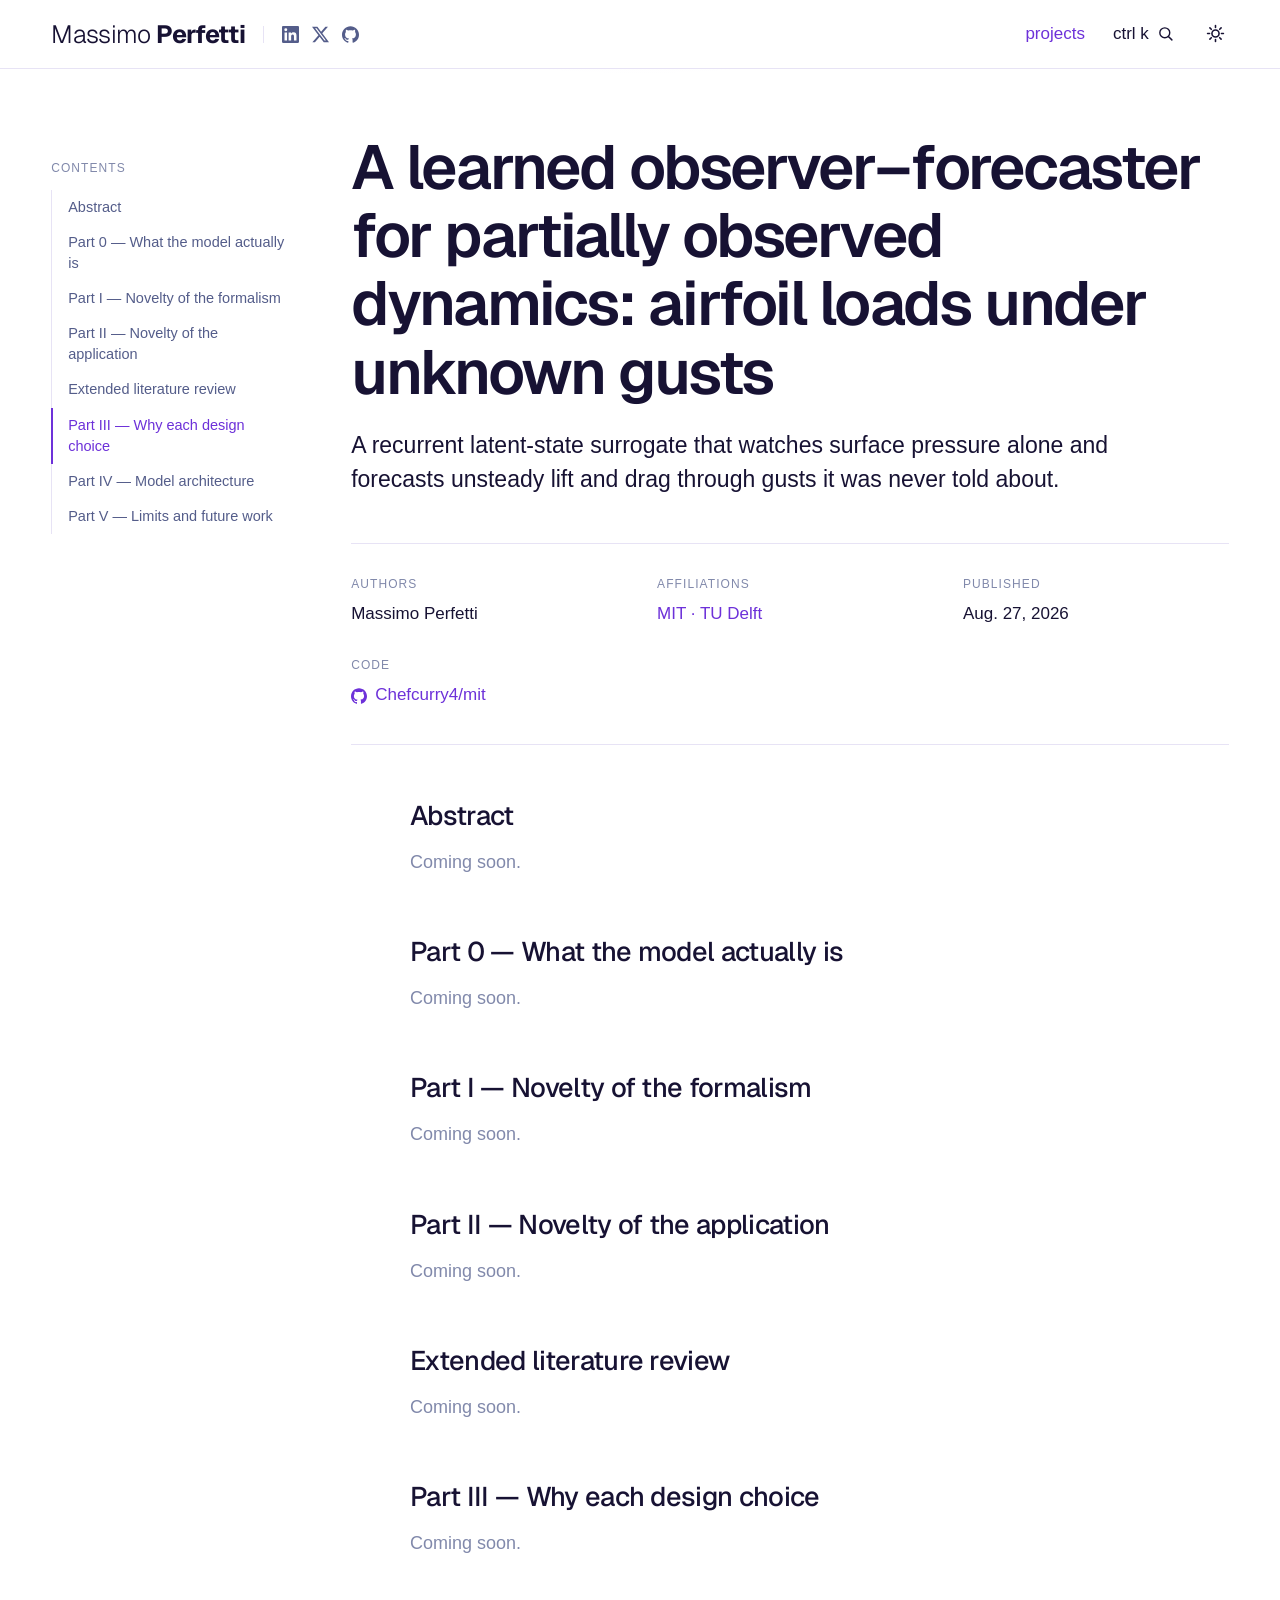
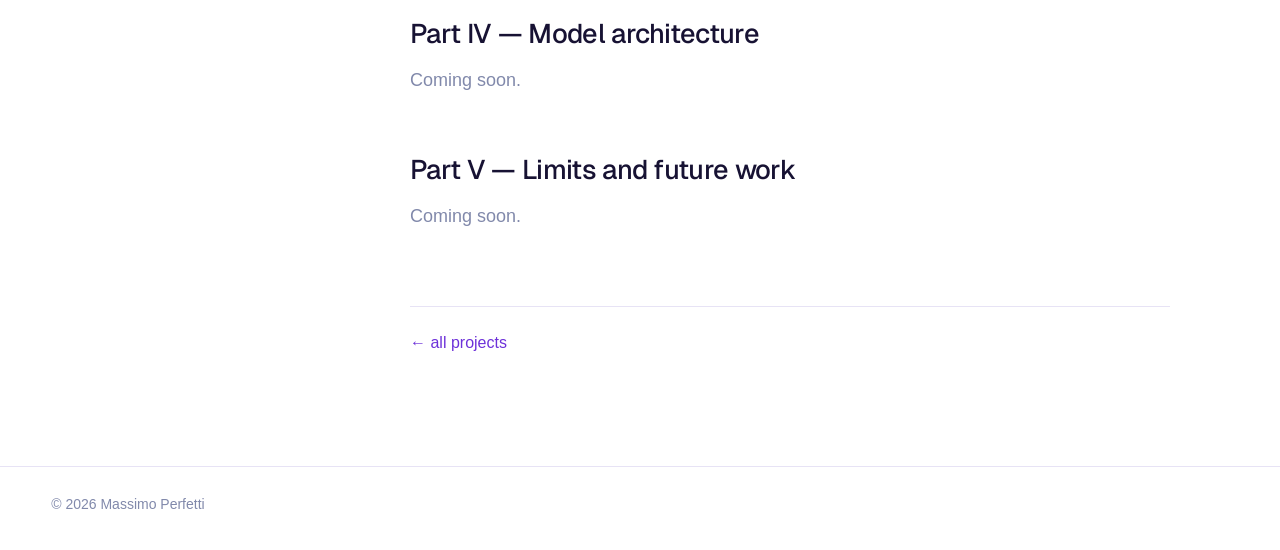
==== commit dd3e4975: "content(site): drop the project timeline section" ====
--- a/blog/2026/observer-forecaster/index.html
+++ b/blog/2026/observer-forecaster/index.html
@@ -78,7 +78,6 @@
               <li><a href="#part-3">Part III — Why each design choice</a></li>
               <li><a href="#part-4">Part IV — Model architecture</a></li>
               <li><a href="#part-5">Part V — Limits and future work</a></li>
-              <li><a href="#timeline">Project timeline</a></li>
             </ul>
           </aside>
 
@@ -163,10 +162,6 @@
             <p class="soon">Coming soon.</p>
           </section>
 
-          <section class="section" id="timeline">
-            <h2 class="section__title">Project timeline</h2>
-            <p class="soon">Coming soon.</p>
-          </section>
         </div>
 
             <nav class="post-nav"><a href="../../../index.html">← all projects</a></nav>
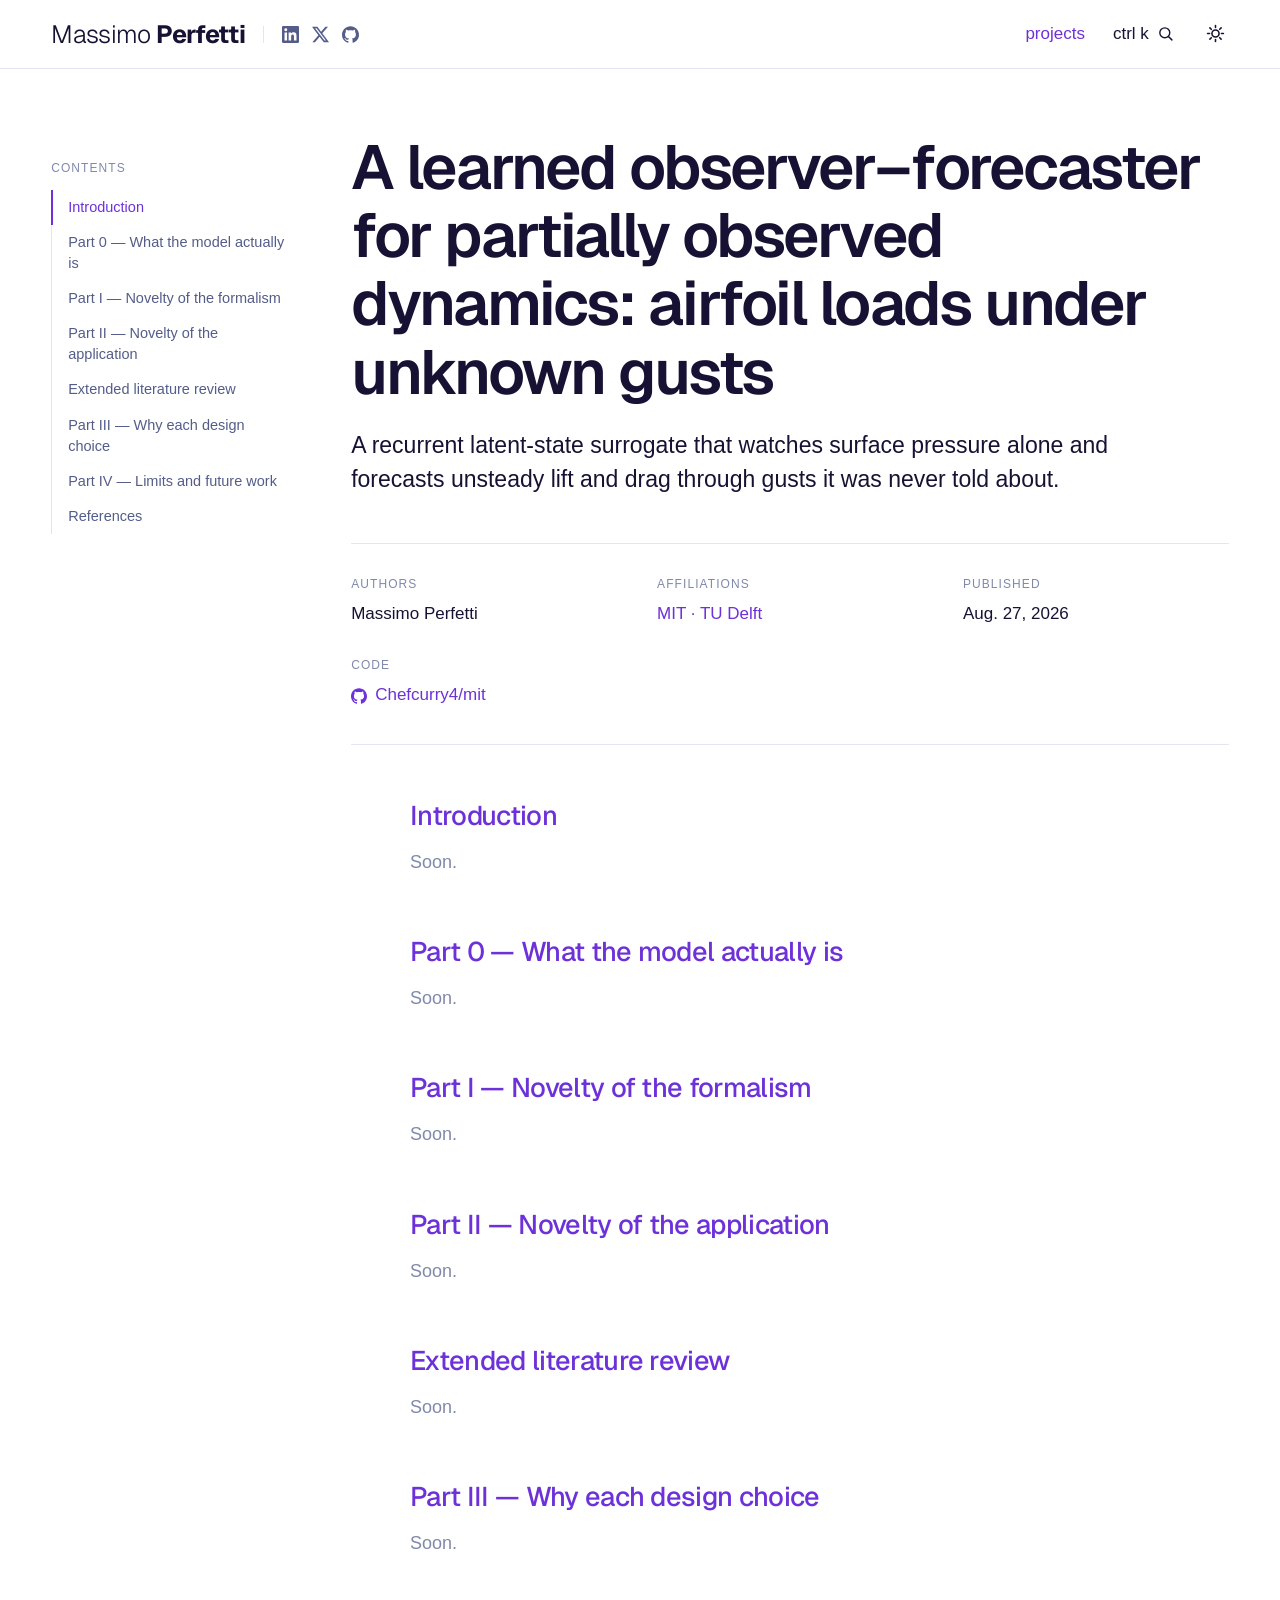
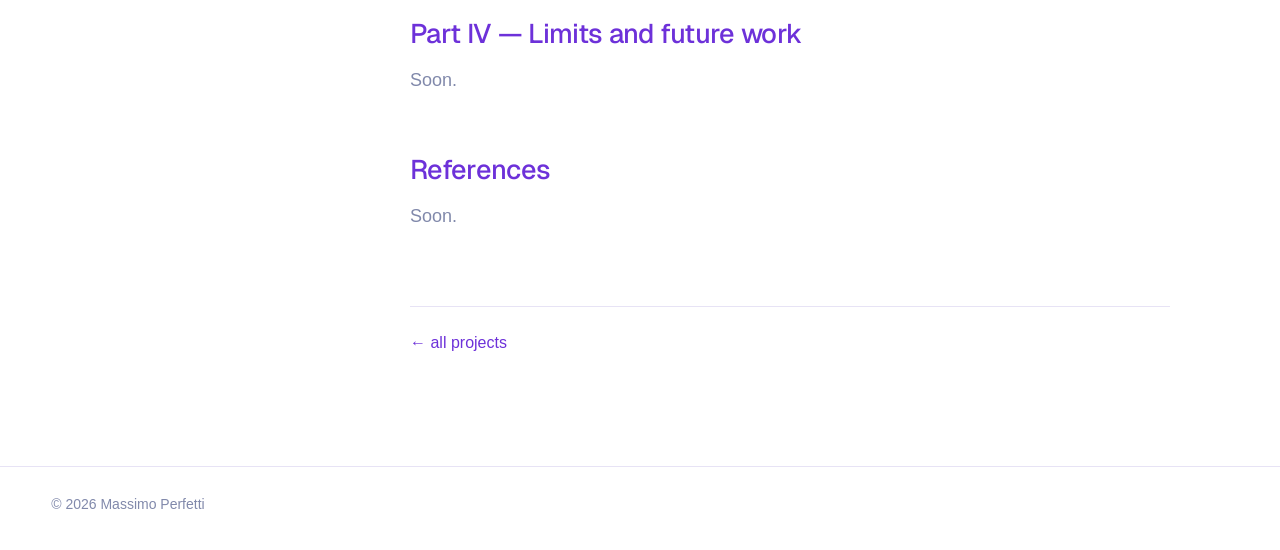
==== commit 097e1cc9: "feat(site): tag graph, favicon, refreshed chapter shell for the thesis post" ====
--- a/blog/2026/observer-forecaster/index.html
+++ b/blog/2026/observer-forecaster/index.html
@@ -15,11 +15,12 @@
       rel="stylesheet"
     />
     <link rel="icon" href="../../../assets/favicon.svg" type="image/svg+xml" />
-    <link rel="icon" href="../../../assets/favicon-32.png" type="image/png" sizes="32x32" />
+    <link rel="icon" href="../../../assets/favicon.ico" sizes="32x32" />
     <link rel="apple-touch-icon" href="../../../assets/apple-touch-icon.png" />
-    <link rel="stylesheet" href="../../../assets/css/main.css?v=6bc844d3" />
-    <script src="../../../assets/js/posts.js"></script>
-    <script src="../../../assets/js/main.js?v=5c58da40"></script>
+    <link rel="stylesheet" href="../../../assets/css/main.css?v=c1a4e7f2" />
+
+    <script src="../../../assets/js/posts.js?v=7c22d1e0"></script>
+    <script src="../../../assets/js/main.js?v=9c04f7aa"></script>
   </head>
 
   <body class="doc" data-root="../../../">
@@ -70,14 +71,14 @@
           <aside class="post-toc" aria-label="Contents">
             <div class="post-toc__label">Contents</div>
             <ul class="post-toc__list">
-              <li><a href="#abstract">Abstract</a></li>
+              <li><a href="#introduction">Introduction</a></li>
               <li><a href="#part-0">Part 0 — What the model actually is</a></li>
               <li><a href="#part-1">Part I — Novelty of the formalism</a></li>
               <li><a href="#part-2">Part II — Novelty of the application</a></li>
               <li><a href="#literature">Extended literature review</a></li>
               <li><a href="#part-3">Part III — Why each design choice</a></li>
-              <li><a href="#part-4">Part IV — Model architecture</a></li>
-              <li><a href="#part-5">Part V — Limits and future work</a></li>
+              <li><a href="#part-4">Part IV — Limits and future work</a></li>
+              <li><a href="#references">References</a></li>
             </ul>
           </aside>
 
@@ -122,44 +123,44 @@
         <hr />
 
         <div class="post-body">
-          <section class="section" id="abstract">
-            <h2 class="section__title">Abstract</h2>
-            <p class="soon">Coming soon.</p>
+          <section class="section" id="introduction">
+            <h2 class="section__title">Introduction</h2>
+            <p class="soon">Soon.</p>
           </section>
 
           <section class="section" id="part-0">
             <h2 class="section__title">Part 0 — What the model actually is</h2>
-            <p class="soon">Coming soon.</p>
+            <p class="soon">Soon.</p>
           </section>
 
           <section class="section" id="part-1">
             <h2 class="section__title">Part I — Novelty of the formalism</h2>
-            <p class="soon">Coming soon.</p>
+            <p class="soon">Soon.</p>
           </section>
 
           <section class="section" id="part-2">
             <h2 class="section__title">Part II — Novelty of the application</h2>
-            <p class="soon">Coming soon.</p>
+            <p class="soon">Soon.</p>
           </section>
 
           <section class="section" id="literature">
             <h2 class="section__title">Extended literature review</h2>
-            <p class="soon">Coming soon.</p>
+            <p class="soon">Soon.</p>
           </section>
 
           <section class="section" id="part-3">
             <h2 class="section__title">Part III — Why each design choice</h2>
-            <p class="soon">Coming soon.</p>
+            <p class="soon">Soon.</p>
           </section>
 
           <section class="section" id="part-4">
-            <h2 class="section__title">Part IV — Model architecture</h2>
-            <p class="soon">Coming soon.</p>
+            <h2 class="section__title">Part IV — Limits and future work</h2>
+            <p class="soon">Soon.</p>
           </section>
 
-          <section class="section" id="part-5">
-            <h2 class="section__title">Part V — Limits and future work</h2>
-            <p class="soon">Coming soon.</p>
+          <section class="section" id="references">
+            <h2 class="section__title">References</h2>
+            <p class="soon">Soon.</p>
           </section>
 
         </div>
--- a/assets/css/main.css
+++ b/assets/css/main.css
@@ -335,6 +335,21 @@
   color: var(--text-muted);
 }
 
+/* clickable tag chips open the graph view */
+.tag--link {
+  background: none;
+  border: 0;
+  padding: 0;
+  font: inherit;
+  color: var(--text-faint);
+  cursor: pointer;
+  transition: color 140ms ease;
+}
+
+.tag--link:hover {
+  color: var(--accent);
+}
+
 .tag-sep {
   opacity: 0.5;
 }
@@ -724,7 +739,7 @@
   line-height: 1.25;
   letter-spacing: -0.025em;
   margin: 58px 0 14px;
-  color: var(--text);
+  color: var(--accent);
 }
 
 .post-body .section:first-child .section__title {
@@ -735,6 +750,297 @@
 .soon {
   color: var(--text-faint);
   margin: 0;
+}
+
+/* inline overview sketch; the svg scales with the column and inherits Geist */
+.post-figure {
+  margin: 30px 0 8px;
+}
+
+.post-figure svg,
+.post-figure img {
+  display: block;
+  width: 100%;
+  height: auto;
+}
+
+.post-figure figcaption {
+  margin-top: 10px;
+  font-size: 14.5px;
+  line-height: 1.55;
+  color: var(--text-faint);
+}
+
+/* subsection headings and pull-quotes inside a part */
+.post-body h3 {
+  font-family: var(--font-display);
+  font-weight: 500;
+  font-size: 22px;
+  letter-spacing: -0.02em;
+  margin: 44px 0 12px;
+  color: var(--text);
+}
+
+.post-body h4 {
+  font-family: var(--font-display);
+  font-weight: 500;
+  font-size: 17px;
+  letter-spacing: -0.01em;
+  margin: 28px 0 8px;
+  color: var(--text);
+}
+
+.post-body blockquote {
+  margin: 20px 0;
+  padding: 2px 0 2px 18px;
+  border-left: 2px solid var(--accent);
+  color: var(--text-muted);
+}
+
+.post-body blockquote p {
+  margin: 0;
+}
+
+/* KaTeX display math: centered, tight, never scrolling the page */
+.post-body .katex-display {
+  overflow-x: auto;
+  overflow-y: hidden;
+  padding: 6px 0;
+  margin: 6px 0;
+  text-align: center;
+}
+
+.post-body .math-block {
+  margin: 4px 0 20px;
+}
+
+/* hand-drawn frame around embedded media: jittered clip + rough stroke */
+.sketch-frame {
+  position: relative;
+}
+
+.sketch-frame img {
+  clip-path: polygon(
+    0.72% 1.67%, 11.48% 0.79%, 22.44% 1.5%, 33.46% 0.49%, 44.07% 0.95%,
+    55.75% 0.73%, 66.67% 0.84%, 78.05% 1.91%, 88.81% 2%, 99.74% 1.68%,
+    98.92% 19.51%, 99.09% 40.08%, 98.84% 59.59%, 99.26% 80.54%, 99.16% 99.17%,
+    88.55% 98.1%, 77.76% 98.01%, 66.38% 98.32%, 55.81% 98.14%, 44.06% 99.07%,
+    32.97% 98.42%, 22.11% 98.07%, 11.01% 98.38%, 1.07% 99.29%, 0.76% 80.64%,
+    0.73% 59.8%, 0.47% 40.4%, 0.39% 20.15%
+  );
+}
+
+.sketch-frame__stroke {
+  position: absolute;
+  inset: 0;
+  width: 100%;
+  height: 100%;
+  pointer-events: none;
+  color: var(--text-faint);
+}
+
+.sketch-frame__stroke path {
+  fill: none;
+  stroke: currentColor;
+  stroke-width: 2.1;
+  stroke-linecap: round;
+  opacity: 0.75;
+}
+
+/* model names read as identifiers, in the accent */
+.post-body code.model {
+  color: var(--accent);
+}
+
+/* pseudo-code block for the training algorithm */
+.algo {
+  border: 1px solid var(--rule);
+  border-radius: 10px;
+  background: var(--bg-elevated);
+  padding: 16px 20px;
+  margin: 22px 0;
+  font-size: 15px;
+  line-height: 1.75;
+}
+
+.algo__head {
+  padding-bottom: 10px;
+  border-bottom: 1px solid var(--rule);
+  margin-bottom: 10px;
+}
+
+.algo__given {
+  padding-bottom: 10px;
+  border-bottom: 1px solid var(--rule);
+  margin-bottom: 12px;
+  color: var(--text-muted);
+}
+
+.algo__lines {
+  list-style: none;
+  margin: 0;
+  padding: 0;
+  counter-reset: algoline;
+}
+
+.algo__lines li {
+  counter-increment: algoline;
+  display: flex;
+  align-items: baseline;
+  flex-wrap: wrap;
+  gap: 4px 16px;
+  padding: 2px 0;
+}
+
+.algo__lines li::before {
+  content: counter(algoline) ":";
+  flex: none;
+  min-width: 24px;
+  text-align: right;
+  margin-right: 10px;
+  color: var(--text-faint);
+  font-size: 12.5px;
+}
+
+.algo__lines li.in1 > span:first-of-type {
+  padding-left: 20px;
+}
+
+.algo__lines li.in2 > span:first-of-type {
+  padding-left: 40px;
+}
+
+.algo__lines li.in3 > span:first-of-type {
+  padding-left: 60px;
+}
+
+.algo__note {
+  margin-left: auto;
+  text-align: right;
+  color: var(--text-faint);
+  font-size: 13.5px;
+}
+
+/* spec blocks: equations and small data tables */
+.eq {
+  font-family: var(--font-mono);
+  font-size: 14.5px;
+  line-height: 1.85;
+  color: var(--text);
+  background: var(--bg-elevated);
+  border: 1px solid var(--rule);
+  border-radius: 10px;
+  padding: 14px 18px;
+  margin: 20px 0;
+  overflow-x: auto;
+  white-space: pre;
+}
+
+.post-table-wrap {
+  overflow-x: auto;
+  margin: 20px 0;
+}
+
+.post-table {
+  width: 100%;
+  border-collapse: collapse;
+  font-size: 15.5px;
+}
+
+.post-table th,
+.post-table td {
+  padding: 8px 14px 8px 0;
+  border-bottom: 1px solid var(--rule);
+  text-align: left;
+  white-space: nowrap;
+}
+
+.post-table th {
+  color: var(--text-muted);
+  font-weight: 500;
+}
+
+/* numbered citation marks and the reference list they point into */
+.cite {
+  text-decoration: none;
+  color: var(--accent);
+}
+
+.cite sup {
+  font-size: 0.72em;
+}
+
+.reference-list {
+  margin: 0;
+  padding-left: 24px;
+  font-size: 15.5px;
+  line-height: 1.65;
+  color: var(--text-muted);
+}
+
+.reference-list li {
+  margin-bottom: 13px;
+  scroll-margin-top: calc(var(--header-h) + 20px);
+}
+
+.reference-list a {
+  color: var(--accent);
+  word-break: break-word;
+}
+
+/* ------------------------------------------------------------ tag graph -- */
+.graph-overlay {
+  position: fixed;
+  inset: 0;
+  z-index: 90;
+  display: none;
+  padding: 10vh 20px 20px;
+  background: rgba(35, 22, 74, 0.34);
+  backdrop-filter: blur(2px);
+}
+
+.graph-overlay.is-open {
+  display: block;
+}
+
+html[data-theme="dark"] .graph-overlay {
+  background: rgba(8, 5, 20, 0.66);
+}
+
+.graph-panel {
+  max-width: 720px;
+  height: min(560px, 74vh);
+  margin: 0 auto;
+  background: var(--bg-elevated);
+  border: 1px solid var(--rule);
+  border-radius: 12px;
+  box-shadow: var(--shadow);
+  overflow: hidden;
+  display: flex;
+  flex-direction: column;
+}
+
+.graph-panel__bar {
+  display: flex;
+  align-items: center;
+  justify-content: space-between;
+  gap: 12px;
+  padding: 12px 18px;
+  border-bottom: 1px solid var(--rule);
+  font-size: 13.5px;
+  color: var(--text-faint);
+}
+
+.graph-panel__focus {
+  color: var(--accent);
+  font-weight: 500;
+}
+
+.graph-panel canvas {
+  flex: 1;
+  width: 100%;
+  height: 100%;
+  display: block;
 }
 
 @media (prefers-reduced-motion: reduce) {
